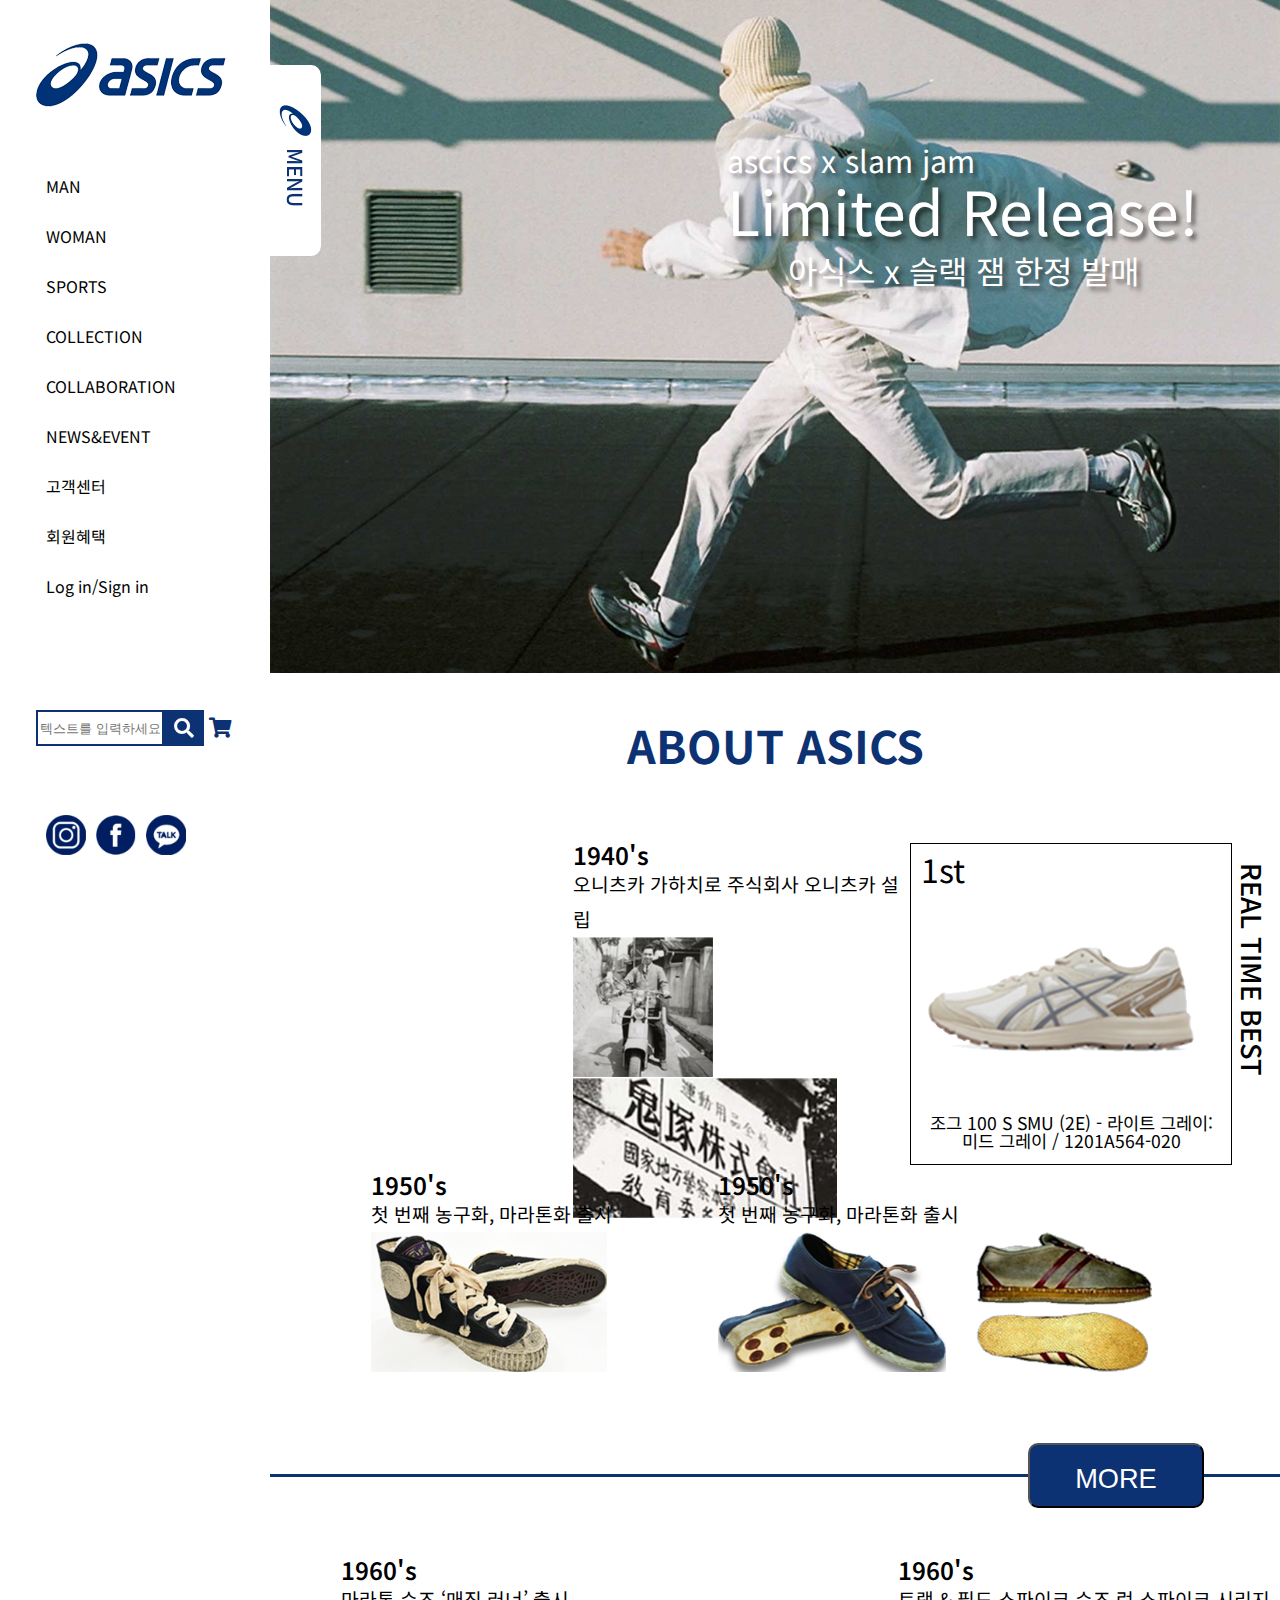
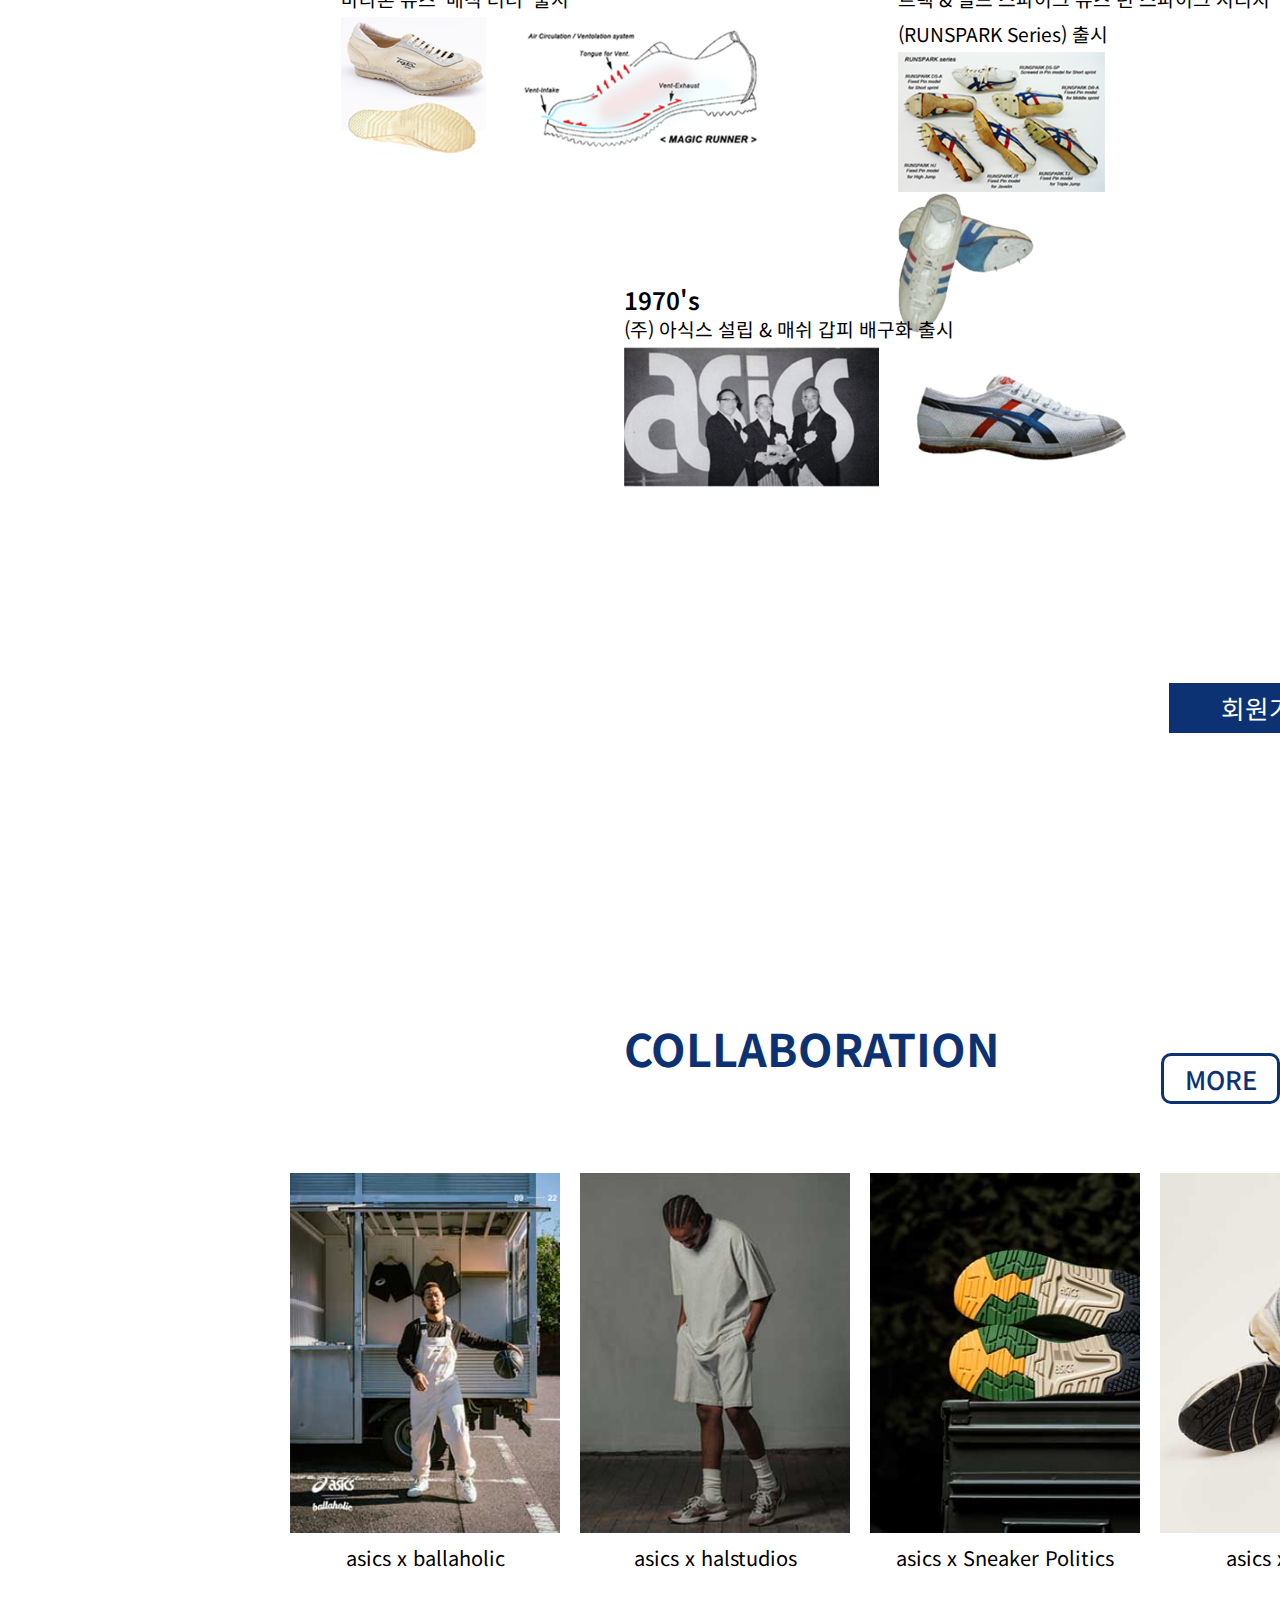
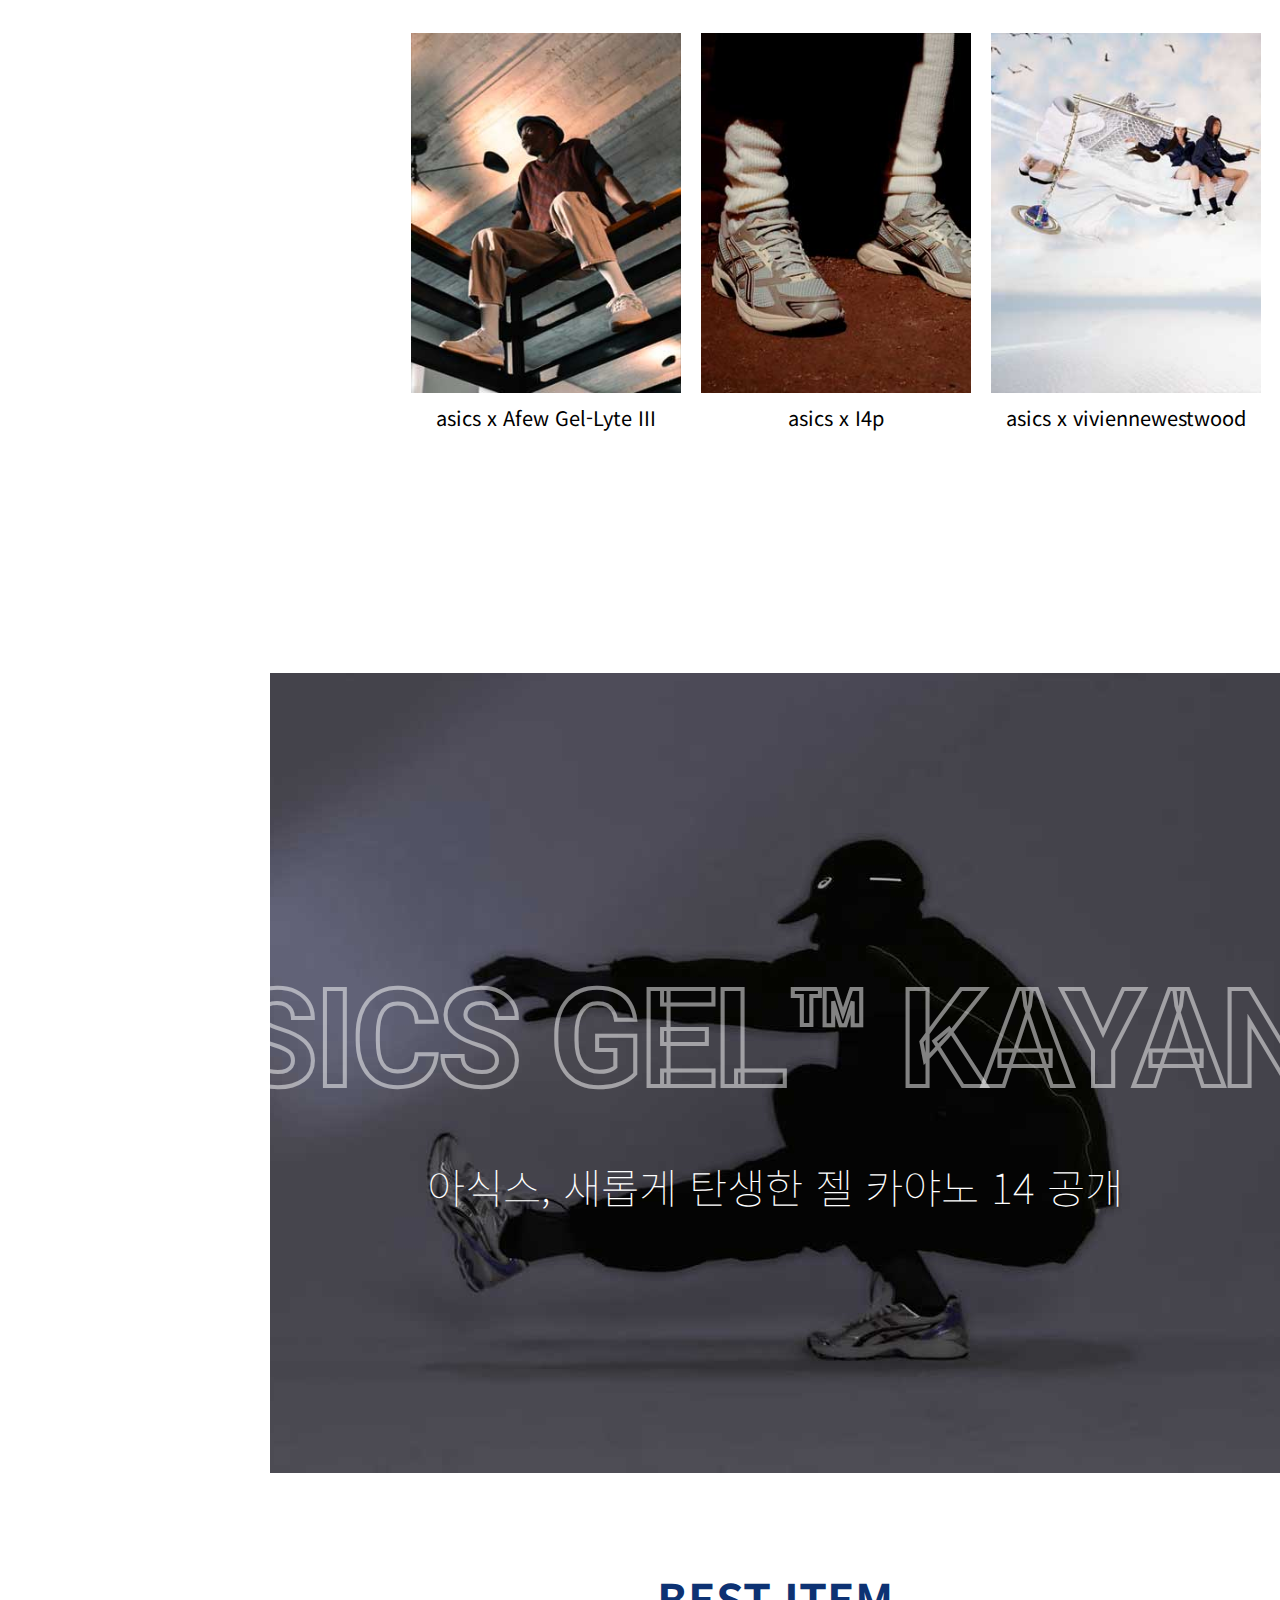
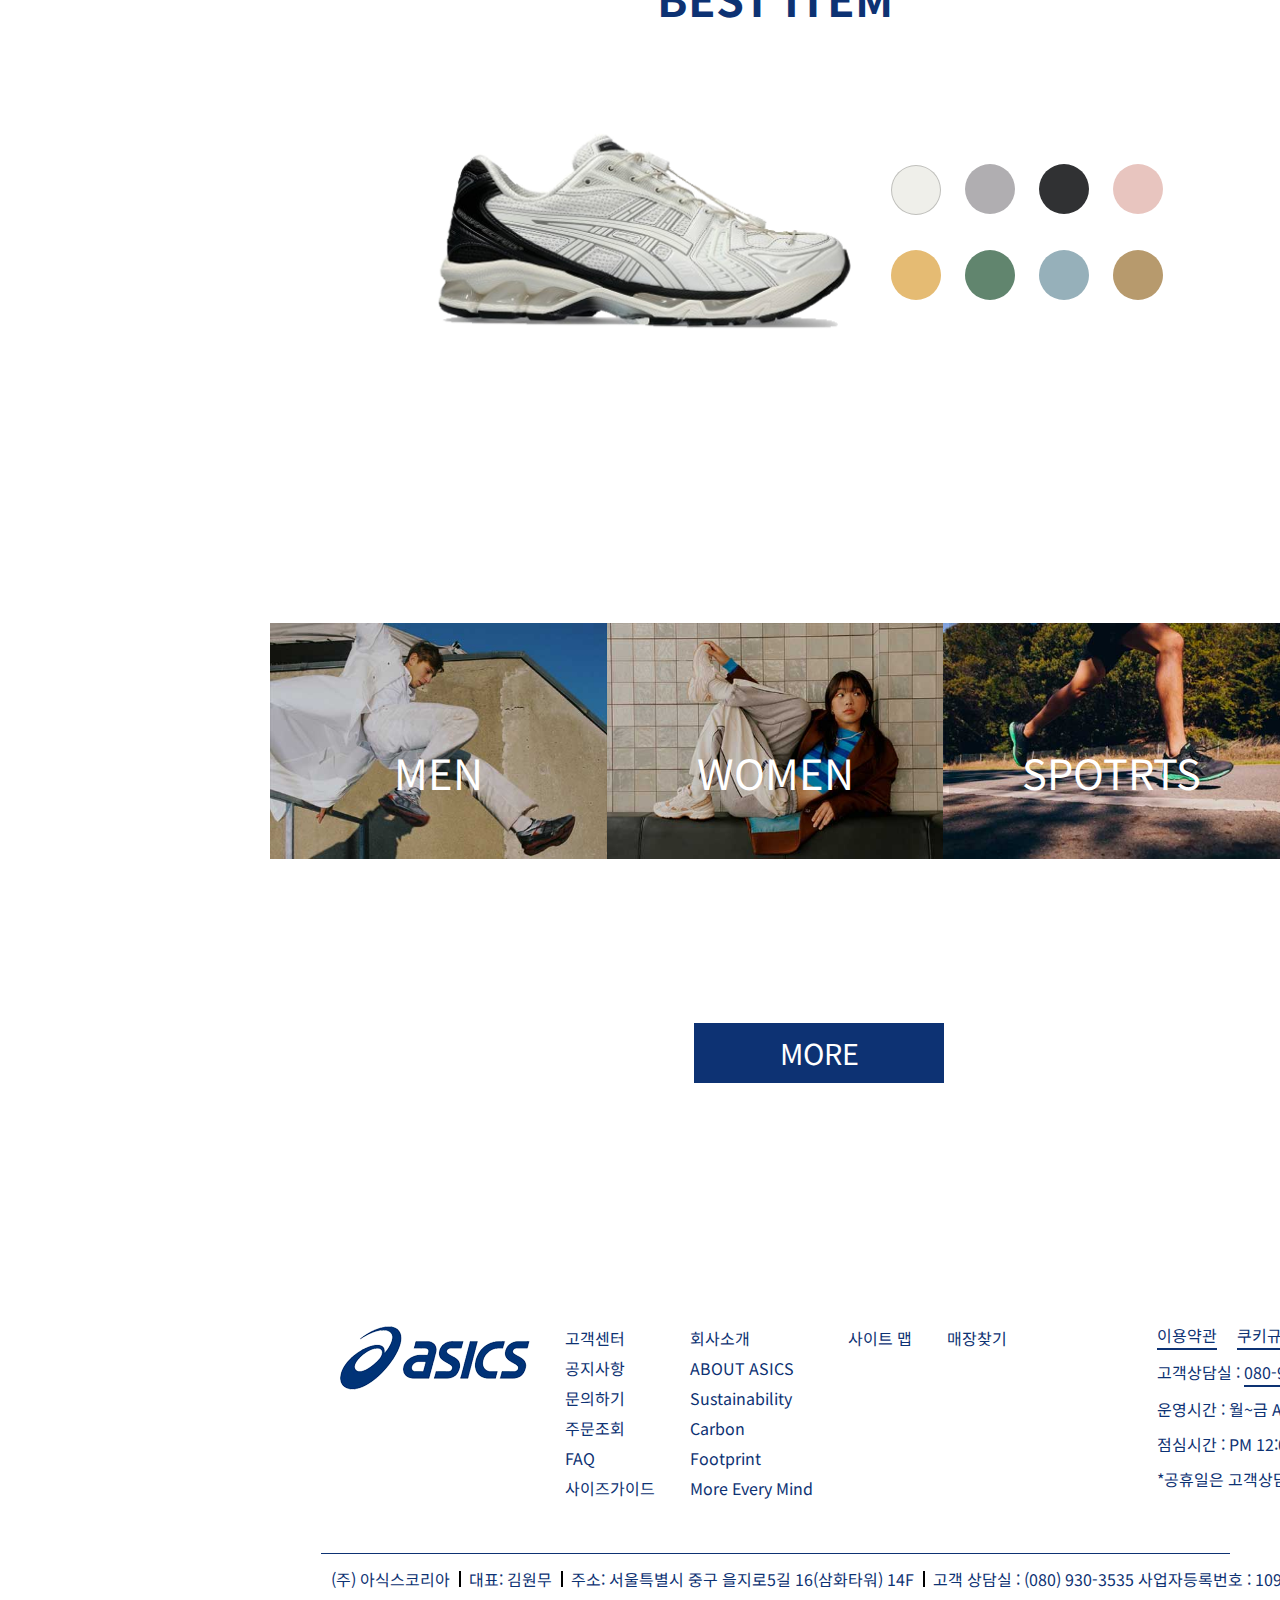
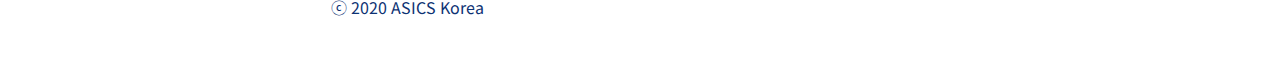
==== ascis/index.html @ 321d83ed "initial commit" ====
<!DOCTYPE html>
<html lang="ko">
<head>
    <meta charset="UTF-8">
    <meta name="viewport" content="width=device-width, initial-scale=1.0">
    <title>아식스 리디자인 - 메인페이지</title>
    <link rel="stylesheet" href="css/reset.css">
    <link rel="stylesheet" href="css/style.css">
    <link rel="stylesheet" href="https://cdnjs.cloudflare.com/ajax/libs/font-awesome/5.15.4/css/all.min.css">
    <script src="https://code.jquery.com/jquery-3.6.0.min.js"></script>
    <script src="js/script.js" type="text/javascript"></script>
</head>
<body>
    <!-- 마우스 커서 아이콘 -->
    <div class="custom-cursor"></div>
    <!-- 네비게이션 영역 -->
    <div id="nav-wrap">
        <div id="logo">
            <a href="index.html">
                <img src="images/logo.png" alt="아식스 로고">
            </a>
        </div>
        <ul id="nav">
            <li><a href="sub.html">MAN</a></li>
            <li><a href="sub.html">WOMAN</a></li>
            <li><a href="sub.html">SPORTS</a></li>
            <li><a href="sub.html">COLLECTION</a></li>
            <li><a href="sub.html">COLLABORATION</a></li>
            <li><a href="sub.html">NEWS&EVENT</a></li>
            <li><a href="sub.html">고객센터</a></li>
            <li><a href="sub.html">회원혜택</a></li>
            <li><a href="sub.html">Log in/Sign in</a></li>
        </ul>
        <div id="search">
            <div id="search-box">
                <input type="text" class="search-box" placeholder="텍스트를 입력하세요">
                <button class="zoom">
                    <i class="fas fa-search"></i> <!-- 돋보기 아이콘 -->
                </button>
            </div>
            <div id="cart-icon">
                <i class="fas fa-shopping-cart"></i> <!-- 장바구니 아이콘 -->
            </div>
        </div>        
        <div id="sns">
            <ul>
                <li><span>Instagram</span></li>
                <li><span>Facebook</span></li>
                <li><span>Kakaotalk</span></li>
            </ul>
        </div>
        <div id="nav-btn">
            <a href="#">
                <span>MENU</span>
                <img src="images/small-logo.png" alt="메뉴 로고">
            </a>
        </div>
    </div>
    <div class="section-wrap">
        <!-- 메인 배너 영역 -->
        <section id="main-banner">
            <ul id="slide-banner">
                <li id="banner1">
                    <img src="images/main-banner1.jpg" alt="메인 배너1">
                    <div class="banner1-txt">
                        <p>ascics x slam jam</p>
                        <h2>Limited Release!</h2>
                        <h4>아식스 x 슬랙 잼 한정 발매</h4>
                    </div>
                </li>
                <li id="banner2">
                    <img src="images/main-banner2.jpg" alt="메인 배너2">
                    <div class="banner2-txt">
                        <img src="images/banner2-logo.png" alt="메인배너2 로고">
                        <p>
                            모터사이클에서 영감을 얻은 디자인과 젤(GEL)테크놀로지와 뒤틀림을 방지하고 반발력을 높여주는 <br>
                            아웃솔의 트러스틱 구조를 가지고 있는아식스 젤-1090은 아식스의 70년이 넘는 신발에 대한 혁신, <br>
                            인간을 중심으로 한 신발 과학의 역사와 기술력이 조화를 이루고자 했습니다.
                        </p>
                    </div>
                    <ul class="banner2-products">
                        <li class="product">
                            <a href="#">
                                <img src="images/banner2-product1.png" alt="배너 상품1">
                                <span>
                                    Asics Gel-1090 <br>
                                    Blue Grey
                                </span>
                            </a>
                        </li>
                        <li class="product">
                            <a href="#">
                                <img src="images/banner2-product2.png" alt="배너 상품2">
                                <span>
                                    Asics Gel-1090 <br>
                                    V2 Cream Clay Grey

                                </span>
                            </a>
                        </li>
                        <li class="product">
                            <a href="#">
                                <img src="images/banner2-product3.png" alt="배너 상품3">
                                <span>
                                    Asics Gel-1090 <br>
                                    Piedmont Grey

                                </span>
                            </a>
                        </li>
                        <li class="product">
                            <a href="#">
                                <img src="images/banner2-product4.png" alt="배너 상품4">
                                <span>
                                    Asics Gel-1090 <br>
                                    Black Pure Silver
                                </span>
                            </a>
                        </li>
                        <li class="product">
                            <a href="#">
                                <img src="images/banner2-product5.png" alt="배너 상품5">
                                <span>
                                    Asics x Freja Wewer Gel-1090 <br>
                                    V2 Clay Grey Pure Silver
                                </span>
                            </a>
                        </li>
                    </ul>
                </li>
                <li id="banner3">
                    <img src="images/main-banner3.jpg" alt="메인 배너3">
                    <div class="banner3-logo">
                        <img src="images/banner3-logo.png" alt="배너3 로고">
                        <p>X</p>
                        <img src="images/banner3-vivien_logo.png" alt="배너3 비비안웨스트우드 로고">
                    </div>
                </li>
            </ul>
        </section>
        <!-- 브랜드 역사 & 실시간 베스트 영역 -->
        <section id="about-asics">
            <h1>ABOUT ASICS</h1>
            <div id="time-best">
                <div id="best-box">
                    <div class="rank">
                        <h3>1st</h3>
                        <img src="images/rank1.png" alt="랭킹1">
                        <p class="1st-name">
                            조그 100 S SMU (2E) - 라이트 그레이: <br>
                            미드 그레이 / 1201A564-020
                        </p>
                    </div>
                    <div class="rank">
                        <h3>2st</h3>
                        <img src="images/rank2.png" alt="렝킹2">
                        <p>
                            젤-1090 - 화이트:블랙 / <br>
                            1021A285-100 
                        </p>
                    </div>
                    <div class="rank">
                        <h3>3st</h3>
                        <img src="images/rank3.png" alt="랭킹3">
                        <p>
                            젤 -1130 - 오이스터 그레이:\ <br>
                            퓨어 실버 / 1201A256-023 
                        </p>
                    </div>
                    <div class="rank">
                        <h3>4st</h3>
                        <img src="images/rank4.png" alt="랭킹4">
                        <p>
                            젤-1090 W - 화이트: <br>
                            미드나이트 / 1022A215-100
                        </p>
                    </div>
                    <div class="rank">
                        <h3>5st</h3>
                        <img src="images/rank5.png" alt="랭킹5">
                        <p>
                            젤-1130 MSS SMU - 스틸 그레이: <br>
                            퓨어 실버 / 1201A934-020 
                        </p>
                    </div>
                </div>
                <div id="timebest-txt">
                    REAL TIME BEST
                </div>
            </div>
            <div class="history">
                <div id="history-box1">
                    <div id="history1">
                        <h3 class="year">1940's</h3>
                        <p class="explain">오니츠카 가하치로 주식회사 오니츠카 설립</p>
                        <div class="history-img1">
                            <img src="images/1940-img1.png" alt="1940년대 이미지1">
                            <img src="images/1940-img2.png" alt="1940년대 이미지2">
                        </div>
                    </div>
                    <div id="history2_3-wrap">
                        <div id="history2">
                            <h3 class="year">1950's</h3>
                            <p class="explain">첫 번째 농구화, 마라톤화 출시</p>
                            <div class="history-img2">
                                <img src="images/1950-img1.png" alt="1950년대 이미지1">
                            </div>
                        </div>
                        <div id="history3">
                            <h3 class="year">1950's</h3>
                            <p class="explain">첫 번째 농구화, 마라톤화 출시</p>
                            <div class="history-img3">
                                <img src="images/1950-img2.png" alt="1950년대 이미지2">
                                <img src="images/1950-img3.png" alt="1950년대 이미지3">
                            </div>
                        </div>
                    </div>
                </div>
                <div id="history-box3">
                    <div id="history7">
                        <h3 class="year">1970's</h3>
                        <p class="explain">(주) 아식스 설립 & 러닝화 출시</p>
                        <div class="history-img7">
                            <img src="images/1970-img3.png" alt="1970년대 이미지3">
                            <img src="images/1970-img4.png" alt="1970년대 이미지4">
                        </div>
                    </div>
                    <div id="history8_9-wrap">
                        <div id="history8">
                            <h3 class="year">1980's</h3>
                            <p class="explain">(주) 아식스 타이거 설립 & 다양한 슈즈 출시</p>
                            <div class="history-img8">
                                <img src="images/1980-img1.png" alt="1980년대 이미지1">
                                <img src="images/1980-img2.png" alt="1980년대 이미지2">
                            </div>
                        </div>
                        <div id="history9">
                            <h3 class="year">1980's</h3>
                            <p class="explain">GEL이 장착된 러닝화 출시</p>
                            <div class="history-img9">
                                <img src="images/1980-img3.png" alt="1980년대 이미지3">
                            </div>
                        </div>
                    </div>
                </div>
                <div id="more-button">
                    <span class="line1"></span>
                    <button class="more-btn">
                        MORE
                    </button>
                    <span class="line2"></span>
                </div>
                <div id="history-box2">
                    <div id="history4_5-wrap">
                        <div id="history4">
                            <h3 class="year">1960's</h3>
                            <p class="explain">마라톤 슈즈 ‘매직 러너’ 출시</p>
                            <div class="history-img4">
                                <img src="images/1960-img1.png" alt="1960년대 이미지1">
                                <img src="images/1960-img2.png" alt="1960년대 이미지2">
                            </div>
                        </div>
                        <div id="history5">
                            <h3 class="year">1960's</h3>
                            <p class="explain">트랙 & 필드 스파이크 슈즈 런 스파이크 시리지(RUNSPARK Series) 출시</p>
                            <div class="history-img5">
                                <img src="images/1960-img3.png" alt="1960년대 이미지3">
                                <img src="images/1960-img4.png" alt="1960년대 이미지4">
                            </div>
                        </div>
                    </div>
                    <div id="history6">
                        <h3 class="year">1970's</h3>
                        <p class="explain">(주) 아식스 설립 & 매쉬 갑피 배구화 출시</p>
                        <div class="history-img6">
                            <img src="images/1970-img1.png" alt="1970년대 이미지1">
                            <img src="images/1970-img2.png" alt="1970년대 이미지2">
                        </div>
                    </div>
                </div>
                <div id="history-box4">
                    <div id="history10_11-wrap">
                        <div id="history10">
                            <h3 class="year">1990's</h3>
                            <p class="explain">새로운 로고 & 키즈화 ‘SUKU SUKU’ 출시</p>
                            <div class="history-img10">
                                <img src="images/1990-img1.png" alt="1990년대 이미지1">
                                <img src="images/1990-img2.png" alt="1990년대 이미지2">
                            </div>
                        </div>
                        <div id="history11">
                            <h3 class="year">2000's</h3>
                            <p class="explain">럭비 구가대표팀 공식  후원 계약 & ASICS 플래그십 스토어 오픈</p>
                            <div class="history-img11">
                                <img src="images/2000-img1.png" alt="2000년대 이미지1">
                                <img src="images/2000-img2.png" alt="2000년대 이미지2">
                            </div>
                        </div>
                    </div>
                    <div id="history12">
                        <h3 class="year">2000's</h3>
                        <p class="explain">Fitness Keeper 어플리케이션 인수 & 아식스 브랜드 메세지 ‘I MOVE ME’ 발표</p>
                        <div class="history-img12">
                            <img src="images/2000-img3.png" alt="2000년대 이미지3">
                            <img src="images/2000-img4.png" alt="2000년대 이미지4">
                        </div>
                    </div>
                </div>
            </div>
        </section>
        <!-- 멤버십 공지사항 영역 -->
        <section id="membership" class="membership">
            <div class="parallax-content">
                <div id="membership-title">
                    <p>ASCIS KOREA MEMBERSHIP</p>
                    <div class="signin-btn">
                        <a href="#">회원가입</a>
                    </div>
                </div>
                <div id="membership-txt">
                    아식스 코리아의 회원이 되시면 다양한 이벤트와 스폐셜 혜택 등 회원들 만을 위한 더 많은 혜택을 만날 수 있습니다.
                </div>
            </div>
        </section>
        <!-- collaboration 영역-->
        <section id="collaboration">
            <div id="collab-top">
                <h1>COLLABORATION</h1>
                <div id="more-btn2">
                    <a href="#">MORE</a>
                </div>
            </div>
            <ul id="collab-list1">
                <li>
                    <div class="list-item">
                        <img src="images/collab1-1.jpg" alt="list1">
                        <img src="images/collab1-2.jpg" alt="list1">
                        <img src="images/collab1-3.jpg" alt="list1">
                        <p>asics x ballaholic</p>
                    </div>
                </li>
                <li>
                    <div class="list-item">
                        <img src="images/collab2-1.jpg" alt="list2">
                        <img src="images/collab2-2.jpg" alt="list2">
                        <img src="images/collab2-3.jpg" alt="list2">
                        <p>asics x halstudios</p>
                    </div>
                </li>
                <li class="collab3">
                    <div class="list-item">
                        <img src="images/collab3-1.jpg" alt="list3">
                        <img src="images/collab3-2.jpg" alt="list3">
                        <img src="images/collab3-3.jpg" alt="list3">
                        <p>asics x Sneaker Politics</p>
                    </div>
                </li>
                <li>
                    <div class="list-item">
                        <img src="images/collab4-1.jpg" alt="list4">
                        <img src="images/collab4-2.jpg" alt="list4">
                        <img src="images/collab4-3.jpg" alt="list4">
                        <p>asics x jjjjound</p>
                    </div>
                </li>
            </ul>
            <ul id="collab-list2">
                <li>
                    <div class="list-item">
                        <img src="images/collab5-1.jpg" alt="list5">
                        <img src="images/collab5-2.jpg" alt="list5">
                        <img src="images/collab5-3.jpg" alt="list5">
                        <p>asics x Afew Gel-Lyte III</p>
                    </div>
                </li>
                <li>
                    <div class="list-item">
                        <img src="images/collab6-1.jpg" alt="list6">
                        <img src="images/collab6-2.jpg" alt="list6">
                        <img src="images/collab6-3.jpg" alt="list6">
                        <p>asics x I4p</p>
                    </div>
                </li>
                <li>
                    <div class="list-item">
                        <img src="images/collab7-1.jpg" alt="list7">    
                        <img src="images/collab7-2.jpg" alt="list7">    
                        <img src="images/collab7-3.jpg" alt="list7">    
                        <p>asics x viviennewestwood</p>
                    </div>
                </li>
                <li>
                    <div class="list-item">
                        <img src="images/collab8-1.jpg" alt="list8">
                        <img src="images/collab8-2.jpg" alt="list8">
                        <img src="images/collab8-3.jpg" alt="list8">
                        <p>asics x NU LABEL</p>
                    </div>
                </li>
            </ul>
        </section>
        <!-- 젤 카야노 14 소개 영역 -->
        <section id="notice">
            <p id="big-txt">
                ASICS GEL™ KAYANO
            </p>
            <p id="small-txt">
                아식스, 새롭게 탄생한 젤 카야노 14 공개
            </p>
            <div id="gel-img">
                <img src="images/gel-kayano14.png" alt="젤 카야노 14">
            </div>
        </section>
        <!-- best item 영역 -->
        <section id="best-item">
            <h1>BEST ITEM</h1>
            <div id="color-item">
                <div id="item-img">
                    <div class="white">
                        <img src="images/best-white.png" alt="화이트">
                    </div>
                    <div class="silver" style="display: none;">
                        <img src="images/best-silver.png" alt="실버">
                    </div>
                    <div class="black" style="display: none;">
                        <img src="images/best-black.png" alt="블랙">
                    </div>
                    <div class="pink" style="display: none;">
                        <img src="images/best-pink.png" alt="핑크">
                    </div>
                    <div class="yellow" style="display: none;">
                        <img src="images/best-yellow.png" alt="엘로우">
                    </div>
                    <div class="green" style="display: none;">
                        <img src="images/best-green.png" alt="그린">
                    </div>
                    <div class="sky" style="display: none;">
                        <img src="images/best-sky.png" alt="스카이">
                    </div>
                    <div class="beige" style="display: none;">
                        <img src="images/best-beige.png" alt="베이지">
                    </div>
                </div>
                <div id="item-colors">
                    <div class="button-wrap">
                        <button class="circle1" onclick="changeImage(1)"></button>
                        <button class="circle2" onclick="changeImage(2)"></button>
                        <button class="circle3" onclick="changeImage(3)"></button>
                        <button class="circle4" onclick="changeImage(4)"></button>
                        <button class="circle5" onclick="changeImage(5)"></button>
                        <button class="circle6" onclick="changeImage(6)"></button>
                        <button class="circle7" onclick="changeImage(7)"></button>
                        <button class="circle8" onclick="changeImage(8)"></button>
                    </div>
                </div>
            </div>
        </section>
        <!-- men, women, sports 영역 -->
        <section id="products">
            <div id="products-img">
                <div>
                    <img src="images/detail-men.jpg" alt="men">
                    <p>MEN</p>
                </div>
                <div>
                    <img src="images/detail-women.jpg" alt="women">
                    <p>WOMEN</p>
                </div>
                <div>
                    <img src="images/detail-sports.jpg" alt="sports">
                    <p>SPOTRTS</p>
                </div>
            </div>
            <div id="more-btn3">
                <a href="#">MORE</a>
            </div>
        </section>
        <!-- 푸터 영역 -->
        <section id="footer">
            <ul id="footer-wrap">
                <li id="ft-logo">
                    <a href="#">
                        <img src="images/logo.png" alt="아식스 푸터로고">
                    </a>
                </li>
                <ul class="menu-list">
                    <li><a href="#">고객센터</a></li>
                    <li><a href="#">공지사항</a></li>
                    <li><a href="#">문의하기</a></li>
                    <li><a href="#">주문조회</a></li>
                    <li><a href="#">FAQ</a></li>
                    <li><a href="#">사이즈가이드</a></li>
                </ul>
                <ul class="menu-list">
                    <li><a href="#">회사소개</a></li>
                    <li><a href="#">ABOUT ASICS</a></li>
                    <li><a href="#">Sustainability</a></li>
                    <li><a href="#">Carbon</a></li>
                    <li><a href="#">Footprint</a></li>
                    <li><a href="#">More Every Mind</a></li>
                </ul>
                <li class="menu-list">사이트 맵</li>
                <li class="menu-list">매장찾기</li>
                <!-- <li id="ft-menu">
                </li> -->
                <ul id="ft-info">
                    <ul class="info-list">
                        <li><a href="#">이용약관</a></li>
                        <li><a href="#">쿠키규정</a></li>
                        <li><a href="#">아식스코리아 개인정보처리방침</a></li>
                    </ul>
                    <li class="info-list">고객상담실 :&nbsp;<span>080-929-3535</span> <span>080-940-3535</span></li>
                    <li class="info-list">운영시간 : 월~금 AM 10:00 ~ PM 17:00</li>
                    <li class="info-list">점심시간 : PM 12:00 ~ PM 13:00</li>
                    <li class="info-list">*공휴일은 고객상담실 휴무입니다</li>
                </ul>
            </ul>
            <div id="footer-copyright">
                <ul class="copy">
                    <li class="first">(주) 아식스코리아</li>
                    <li>대표: 김원무</li>
                    <li>주소: 서울특별시 중구 을지로5길 16(삼화타워) 14F</li>
                    <li>고객 상담실 : (080) 930-3535 사업자등록번호 : 109-86-10809</li>
                    <li class="first">통신판매신고번호 : 2018-서울중구-0740</li>
                    <li>E-mail : customercare-kr@asics.com</li>
                    <li><a href="#">사업자 정보 확인</a></li> <br>
                    <li class="first">ⓒ 2020 ASICS Korea</li>
                </ul>
            </div>
        </section>
    </div>
</body>
</html>
---- ascis/css/style.css ----
body {
    margin: 0 auto;
    font-family: 'Noto Sans KR', sans-serif;
}
.custom-cursor {
    position: absolute;
    pointer-events: none;
    width: 20px;
    height: 20px;
    background-color: #0d3273;
    border-radius: 50%;
    transform: translate(-50%, -50%);
    transition: all 0.1s ease;
    z-index: 9999;
}
/* 네비게이션 영역 */
#nav-wrap {
    position: fixed;
    top: 0;
    left: 0;
    z-index: 9999;
    height: 100vh;
    background-color: #fff;
    padding: 10px 36px;
    display: flex;
    flex-direction: column;
    /* justify-content: space-between; */
}
#logo {
    padding-top: 30px;
}
#nav {
    font-size: 1rem;
    padding-top: 50px;
}
#nav > li {
    cursor: pointer;
    height: 50px;
    line-height: 50px;
}
#nav > li > a {
    color: #000;
    padding-left: 10px;   
}
#nav > li:hover {
    cursor: pointer;
    background-color: #0d3273;
}
#nav > li:hover > a {
    color: #fff;
}
.section-wrap {
    width: calc(100vw - 270px);
    float: right;
    display: flex;
    flex-direction: column;
    /* align-items: end; */
    overflow: hidden;
}
#search{
    display: flex;
    align-items: center;
    padding-top: 50%;
}
#search-box {
    display: flex;
    align-items: center;
}
.search-box {
    width: 120px;
    height: 30px;
    border: 2px solid #0d3273;
}
.zoom {
    width: 40px;
    height: 36px;
    background-color: #0d3273;
    border: 2px solid #0d3273;
    cursor: pointer;
}
.zoom > i {
    filter: invert(1);
    font-size: 20px;
    /* padding: 5px; */
    text-align: center;
}
#cart-icon {
    width: 30px;
    height: 30px;
    cursor: pointer;
}
#cart-icon > i {
    color: #0d3273;
    font-size: 20px;
    padding: 5px;
}
#sns {
    padding-left: 10px;
    padding-top: 35%;
}
#sns > ul {
    display: flex;
}
#sns span {
    display: none;
}
#sns > ul > li:nth-child(1) {
    width: 40px; height: 40px;
    background-image: url("../images/instagram.png");
    background-repeat: no-repeat;
    background-size: 40px 40px;
    cursor: pointer;
}
#sns > ul > li:nth-child(2) {
    width: 40px; height: 40px;
    background-image: url("../images/facebook.png");
    background-repeat: no-repeat;
    background-size: 40px 40px;
    margin-left: 10px;
    cursor: pointer;
}
#sns > ul > li:nth-child(3) {
    width: 40px; height: 40px;
    background-image: url("../images/kakaotalk.png");
    background-repeat: no-repeat;
    background-size: 40px 40px;
    margin-left: 10px;
    cursor: pointer;
}
#nav-btn {
    display: block;
    position: fixed;
    top: 15%;
    /* right: -50%; */
    left: 200px;
    width: 175px;
    height: 35px;
    transform: rotate(-90deg);
    background-color: #fff;
    padding: 8px;
    border-radius: 0px 0px 10px 10px;
}
#nav-btn > a {
    display: flex;
    align-items: center;
}
#nav-btn span {
    transform: rotate(180deg);
    width: 70%;
    color: #0d3273;
    font-size: 1.3rem;
    font-weight: 500;
}
#nav-btn img {
    display: block;
    width: 35px;
    height: 35px;
    margin-left: 10px;
    margin-right: 30px;
}

/* 메인 배너 영역 */
#main-banner {
    position: relative;
    width: 100%;
    overflow: hidden;
}
#slide-banner {
    width: 100%;
    display: flex;
    transition: transform 0.5s ease-in-out;
}
#slide-banner > li {
    width: 100%;
    flex: 0 0 100%; /* 슬라이드 하나의 너비를 100%로 설정 */
}
#banner1 {
    width: 100%;
    position: relative;
}
#banner1 > img{
    width: 100%;
    display: block;
}
.banner1-txt {
    position: absolute;
    top: 20%;
    right: 8%;
    color: #fff;
    font-size: 1.9rem;
    line-height: 50px;
    text-shadow: 4px 4px 4px rgba(0, 0, 0, 0.5);
}
.banner1-txt > h2 {
    font-size: 3.8rem;
}
.banner1-txt > h4 {
    font-size: 2rem;
    text-align: center;
    padding-top: 10px;
}
#banner2 {
    width: 100%;
    position: relative;
}
#banner2 > img{
    display: block;
    width: 100%;
    height: auto;
}
.banner2-txt {
    position: absolute;
    top: 15%;
    left: 45%;
}
.banner2-txt > img {
    display: block;
    width: 300px;
    padding-left: 25%;
}
.banner2-txt > p {
    font-size: 1.3rem;
    font-weight: 600;
    line-height: 40px;
    padding-top: 3%;
}
.banner2-products {
    width: 80%;
    position: absolute;
    left: 7%;
    bottom: 3%;
    display: flex;
    align-items: center;
}
.banner2-products > li {
    margin-right: 40px;
}
.product img {
    display: block;
    width: 230px;
    height: auto;
    padding-bottom: 10px;
}
.product span {
    text-align: center;
    font-size: 1rem;
    line-height: 25px;
}
.product > a {
    display: flex;
    flex-direction: column;
    align-items: center;
    color: white;
}
#banner3 {
    width: 100%;
    display: block;
    position: relative;
}
#banner3 > img {
    display: block;
    width: 100%;
    height: auto;
}
.banner3-logo {
    width: 60%;
    position: absolute;
    top: 3%;
    left: 20%;
    display: flex;
    align-items: center;
    justify-content: space-between;
}
.banner3-logo > img {
    width: 350px;
    height: auto;
}
.banner3-logo > p {
    font-size: 5rem;
    font-weight: bold;
}
/* 브랜드 역사, 실시간 베스트 랭킹 영역 */
#about-asics {
    height: 1600px;
    padding-top: 50px;
}
/* 브랜드 역사 title */
#about-asics > h1 {
    width: 100%;
    height: 50px;
    padding-bottom: 50px;
    text-align: center;
    font-size: 2.8rem;
    font-weight: bold;
    color: #0d3273;
}
/* 실시간 베스트 */
#time-best {
    float: right;
    margin-right: 40px;
    width: 330px;
    height: 320px;
    position: relative;
    align-items: center;
}
#best-box {
    width: 320px;
    height: 320px;
    border: 1.5px solid #000;
}
#timebest-txt {
    position: absolute;
    top: 10px;
    left: 14%;
    width: 300px;
    height: 320px;
    white-space: nowrap;
    font-size: 1.7rem;
    font-weight: 500;
    transform: rotate(90deg);
}
#best-box > .rank {
    position: absolute;
    display: none;
    width: 320px;
    height: 320px;
    display: flex;
    flex-direction: column;
    justify-content: space-between;
}
#best-box > .rank > h3 {
    height: 40px;
    line-height: 50px;
    font-size: 2rem;
    padding-left: 10px;
}
#best-box > .rank > p {
    height: 50px;
    line-break: 50px;
    font-size: 1.1rem;
    text-align: center;
}
#best-box > .rank > img {
    width: 280px;
    height: auto;
    padding-left: 10px;
}
#best-box .active {
    display: block; /* 활성화된 이미지만 보여지도록 설정합니다. */
    animation: fadeInOut 4s ease-in-out infinite; /* fade-in/out 애니메이션 적용 */
}
@keyframes fadeInOut {
    0%, 100% {
        opacity: 0; /* 시작과 끝에서 투명도 0 (페이드 아웃) */
    }
    50% {
        opacity: 1; /* 중간에 투명도 1 (페이드 인) */
    }
}
.year {
    font-size: 1.5rem;
    font-weight: 600;
}
.explain {
    font-size: 1.2rem;
    line-height: 35px;
}
/* 브랜드 역사 */
.history-box {
    display: none;
}
.active {
    display: block;
}
#history-box1 {
    height: 650px;
}
#history-box2 {
    padding-top: 50px;
    height: 650px;
}
#history-box3 {
    height: 650px;
}
#history-box4 {
    height: 650px;
    padding-top: 50px;
}
#history1 {
    padding-left: 30%;
    height: 325px;
}
#history2_3-wrap {
    padding-left: 10%;
    padding-top: 30px;
    height: 325px;
    display: flex;
}
#history3 {
    padding-left: 15%;
}
#history4_5-wrap {
    height: 325px;
    display: flex;
    padding-left: 15%;
}
.history-img3 {
    display: flex;
}
.history-img4 {
    display: flex;
}
#history5 {
    padding-left: 15%;
}
#history6 {
    height: 325px;
    padding-top: 30px;
    padding-left: 35%;
}
#history7 {
    height: 325px;
    padding-left: 30%;
}
#history8_9-wrap {
    height: 325px;
    display: flex;
    padding-top: 30px;
    padding-left: 10%;
}
#history9 {
    padding-left: 15%;
}
#history10_11-wrap {
    height: 325px;
    padding-left: 15%;
    display: flex;
}
#history11 {
    padding-left: 15%;
}
#history12 {
    height: 325px;
    padding-top: 30px;
    padding-left: 30%;
}
/* more 버튼 */
#more-button {
    width: 100%;
    display: flex;
    align-items: center;
}
.line1 {
    width: 100%;
    height: 3px;
    background-color: #0d3273;
}
.more-btn {
    cursor: pointer;
    width: 230px;
    height: 65px;
    line-height: 65px;
    font-size: 1.7rem;
    font-weight: 500;
    background-color: #0d3273;
    border-radius: 10px;
    text-align: center;
    color: #fff;
}
.line2 {
    width: 10%;
    height: 3px;
    background-color: #0d3273;
}

/* 멤버십 공지사항 영역 */
#membership {
    height: 300px;
}
.membership {
    width: 100%;
    height: 100%;
    background: url("../images/membership.png") no-repeat center;
    background-size: contain;
    background-attachment: fixed; 
    color: #fff;
    position: relative;
}
.parallax-content {
    width: 100%;
    height: 100%;
    position: absolute;
    opacity: 1;
    transition: opacity 0.03s ease-in;
}
#membership-title {
    position: absolute;
    top: 20%;
    left: 20%;
    display: flex;
    align-items: center;
}
#membership-title > p {
    font-size: 3.8rem;
    font-weight: bold;
    text-align: center;
    white-space: nowrap;
}
.signin-btn {
    width: 220px;
    height: 55px;
    background-color: #0d3273;
    font-size: 1.8rem;
    text-align: center;
    line-height: 55px;
    margin-left: 50px;
    cursor: pointer;
}
.signin-btn > a {
    color: #fff;
}
#membership-txt {
    position: absolute;
    left: 50%;
    top: 55%;
    transform: translateX(-50%);
    font-size: 1.8rem;
    white-space: nowrap;
}
/* collaboration 영역 */
#collab-top {
    width: 100%;
    height: 200px;
    padding-top: 50px;
    display: flex;
    align-items: center;
}
#collaboration {
    height: 1250px;
}
#collab-top > h1 {
    text-align: center;
    height: 50px;
    line-height: 50px;
    padding-left: 40%;
    padding-bottom: 50px;
    text-align: center;
    font-size: 2.8rem;
    font-weight: bold;
    color: #0d3273;
}
#more-btn2 {
    width: 200px;
    height: 50px;
    line-height: 50px;
    border-radius: 10px;
    border: 3px solid #0d3273;
    margin-left: 20%;
    margin-top: 10px;
    text-align: center;
    font-size: 1.8rem;
    font-weight: 500;
    cursor: pointer;
}
#more-btn2 > a {
    color: #0d3273;
}
#collab-list1 {
    width: 1300px;
    height: 400px;
    display: flex;
    list-style: none;
    padding: 0;
    margin-right: 0;    
}
#collab-list1, #collab-list2 > li {
    cursor: pointer;
}
#collab-list2 {
    margin-top: 100px;
    margin-left: 20%;
    width: 1300px;
    height: 400px;
    display: flex;
    list-style: none;
    padding: 0;
    margin-right: 0;
}
.list-item {
    width: 300px;
    height: 450px;
    overflow: hidden;
    position: relative;
    margin-left: 20px;
    display: flex;
    flex-direction: column;
    align-items: center;
}
.list-item > img {
    width: 100%;
    display: none;
    position: absolute;
    top: 0;
    left: 0;
}
.list-item > p {
    position: absolute;
    top: 400px;
    height: 50px;
    line-height: 50px;
    font-size: 1.5rem;
}
.list-item > img:first-child {
    display: block;
}
/* 젤 카야노 14 소개 영역 */
#notice {
    width: 100%;
    height: 800px;
    background: url("../images/gel_kayano-bg.jpg") no-repeat center;
    background-size: cover;
    background-attachment: fixed; 
    color: #fff;
    margin-top: 100px;
    position: relative; 
}
#big-txt {
    position: absolute; 
    top: 45%; left: 50%;
    transform: translate(-50%,-45%);
    -webkit-text-stroke: 4px rgba(255, 255, 255, 0.5);
    color: transparent;
    font-size: 10.5rem;
    font-weight: bold;
    white-space: nowrap;
    font-family: 'Roboto', sans-serif;
    letter-spacing: -3px;
}
#small-txt {
    position: absolute;
    top: 65%; left: 50%;
    transform: translate(-50%,-65%);
    white-space: nowrap;
    font-size: 3rem;
    font-weight: lighter;
}
#gel-img {
    position: absolute;
    top: 35%;
    left: 55%;
    transform: translate(-55%, -35%);
    transition: transform 1s ease-in-out, opacity 1s ease-in-out;
    opacity: 0;
}
#gel-img img {
    width: 80%;
}
#gel-img.show {
    transform: translate(-50%, -50%) scale(1.5);
    opacity: 0.7;
}
/* best item 영역 */
#best-item {
    margin-top: 100px;
    height: 600px;
}
#best-item > h1 {
    text-align: center;
    height: 50px;
    line-height: 50px;
    padding-bottom: 50px;
    text-align: center;
    font-size: 2.8rem;
    font-weight: bold;
    color: #0d3273;
}
#color-item {
    display: flex;
    padding-top: 50px;
    width: 100%;
    height: 300px;
    position: relative;
}
#item-img {
    width: 50%;
    height: 100%;
}
#item-img > div {
    padding-left: 30%;
}
#item-img img {
    width: 500px;
    height: auto;
}
#item-colors {
    width: 50%;
}
.button-wrap {
    padding: 8%;
    width: 300px;
    height: 100px;
    margin-left: 15%;
}
.button-wrap > button {
    margin-right: 20px;
    cursor: pointer;
}
.circle1 {
    width: 50px; height: 50px;
    border-radius: 50%;
    background-color: #efefea;
    border: 0.5px solid rgba(0, 0, 0, 0.2);
    /* border: none; */
}
.circle2 {
    width: 50px; height: 50px;
    border-radius: 50%;
    background-color: #b0aeb1;
    border: none;
}
.circle3 {
    width: 50px; height: 50px;
    border-radius: 50%;
    background-color: #303133;
    border: none;
}
.circle4 {
    width: 50px; height: 50px;
    border-radius: 50%;
    background-color: #e8c5bf;
    border: none;
}
.circle5 {
    width: 50px; height: 50px;
    border-radius: 50%;
    background-color: #e5bb73;
    border: none;
    margin-top: 35px;
}
.circle6 {
    width: 50px; height: 50px;
    border-radius: 50%;
    background-color: #61856e;
    border: none;
    margin-top: 35px;
}
.circle7 {
    width: 50px; height: 50px;
    border-radius: 50%;
    background-color: #96b0ba;
    border: none;
    margin-top: 35px;
}
.circle8 {
    width: 50px; height: 50px;
    border-radius: 50%;
    background-color: #b79a6d;
    border: none;
    margin-top: 35px;
}
/* men, women, sports 상품 */
#products {
    margin-top: 50px;
    height: 550px;
}
#products-img {
    width: 100%;
    display: flex;
    align-items: center;
    justify-content: space-between;
}
#products-img > div {
    width: 500px;
    height: 350px;
    position: relative;
    overflow: hidden;
}
#products-img > div > img {
    width: 100%; height: auto;
    transition: transform 0.3s ease-in-out;
}
#products-img > div:hover > img {
    transform: scale(1.1);
}
#products-img > div > p {
    position: absolute;
    top: 50%; left: 50%;
    transform: translate(-50%,-50%);
    color: #fff;
    font-size: 3rem;
}
#more-btn3 {
    width: 250px;
    height: 60px;
    line-height: 60px;
    background-color: #0d3273;
    font-size: 1.8rem;
    text-align: center;
    margin-top: 100px;
    margin-left: 42%;
    cursor: pointer;
}
#more-btn3 > a {
    color: #fff;
}
/* 푸터 영역 */
#footer {
    margin-top: 100px;
    height: 450px;
    white-space: nowrap;
}
#footer-wrap {
    padding: 50px;
    display: flex;
    font-size: 1.3rem;
    line-height: 35px;
    color: #0d3273;
}
#footer-wrap a {
    color: #0d3273;
}
.menu-list {
    padding-left: 70px;
}
#footer-copyright {
    width: 95%;
    margin-left: 2.5%;
    border-top: 2px solid #0d3273;
}
#ft-info {
    display: flex;
    flex-direction: column;
    padding-left: 150px;
    line-height: 30px;
}
.info-list {
    display: flex;
}
.info-list > li {
    margin-right: 20px;
    /* text-decoration: underline; */
    border-bottom: 2px solid #0d3273;
}
.info-list {
    margin-bottom: 10px;
}
.info-list > span {
    border-bottom: 2px solid #0d3273;
    margin-right: 20px;
}
#footer-copyright > .copy {
    padding-top: 5px;
    height: 70px;
}
#footer-copyright > .copy > li {
    display: inline-block;
    font-size: 1.3rem;
    margin-top: 12px;
    padding: 0 5px 0 10px;
    background: url(../images/nav_line.png) no-repeat left center;
    background-size: 2px 20px;
    color: #0d3273;
    line-height: 1;
}
#footer-copyright > .copy > .first {
    background: none;
}

@media screen and (max-width: 1680px) {
    .banner2-txt > p {
        font-size: 1.1rem;
        font-weight: 500;
        line-height: 35px;
        padding-top: 3%;
    }
    .banner2-products {
        left: 7%;
    }
    .product img {
        display: block;
        width: 200px;
        height: auto;
        padding-bottom: 5px;
    }
    .product span {
        text-align: center;
        font-size: 0.9rem;
        line-height: 25px;
    }
    .banner3-logo > img {
        width: 300px;
    }
    #about-asics {
        height: 1500px;
    }
    #about-asics > h1 {
        padding-bottom: 70px;
    }
    #about-asics img {
        width: auto;
        height: 140px;
        margin-right: 30px;
    }
    #history1 {
        height: 300px;
    }
    #history-box1 {
        height: 600px;
    }
    #history-box2 {
        height: 600px;
    }
    #history-box3 {
        height: 600px;
    }
    #history5 {
        padding-left: 10%;
    }
    #history4_5-wrap {
        padding-left: 7%;
        height: 300px;
    }
    #history7 {
        height: 300px;
    }
    #history10_11-wrap {
        height: 300px;
        padding-left: 8%;
    }
    #history11 {
        padding-left: 10%;
    }
    #membership-title > p {
        font-size: 3rem;
    }
    .signin-btn {
        width: 200px;
        height: 50px;
        font-size: 1.6rem;
        line-height: 50px;
    }
    #membership-txt {
        font-size: 1.6rem;
    }
    .list-item {
        width: 270px;
        height: 400px;
    }
    .list-item > p {
        top: 360px;
        font-size: 1.25rem;
    }
    #collab-list2 {
        margin-top: 60px;
        margin-left: 12%;
    }
    #collab-top > h1 {
        padding-left: 35%;
    }
    #more-btn2 {
        width: 180px;
        height: 45px;
        line-height: 45px;
        margin-left: 16%;
        font-size: 1.6rem;
    }
    #notice {
        width: 100%;
        height: 800px;
        background: url("../images/gel2-bg.jpg") no-repeat center;
        background-size: cover;
    }
    #big-txt {
        font-size: 8.5rem;
    }
    #small-txt {
        font-size: 2.6rem;
    }
    #gel-img {
        left: 60%;
    }
    #gel-img img {
        width: 70%;
    }
    #item-img img {
        width: 450px;
        height: auto;
    }
    #footer-wrap {
        line-height: 30px;
        font-size: 1rem;
    }
    #footer { 
        height: 400px;
    }
    #ft-logo {
        padding-left: 20px;
    }
    .menu-list {
        padding-left: 35px;
    }
    #ft-info {
        line-height: 25px;
    }
    #footer-copyright {
        width: 90%;
        margin-left: 5%;
        border-top: 1.5px solid #0d3273;
    }
    #footer-copyright > .copy > li {
        font-size: 1rem;
    }
    #products-img > div {
        height: 300px;
    }
    #products-img > div > p {
        font-size: 2.6rem;
    }
}
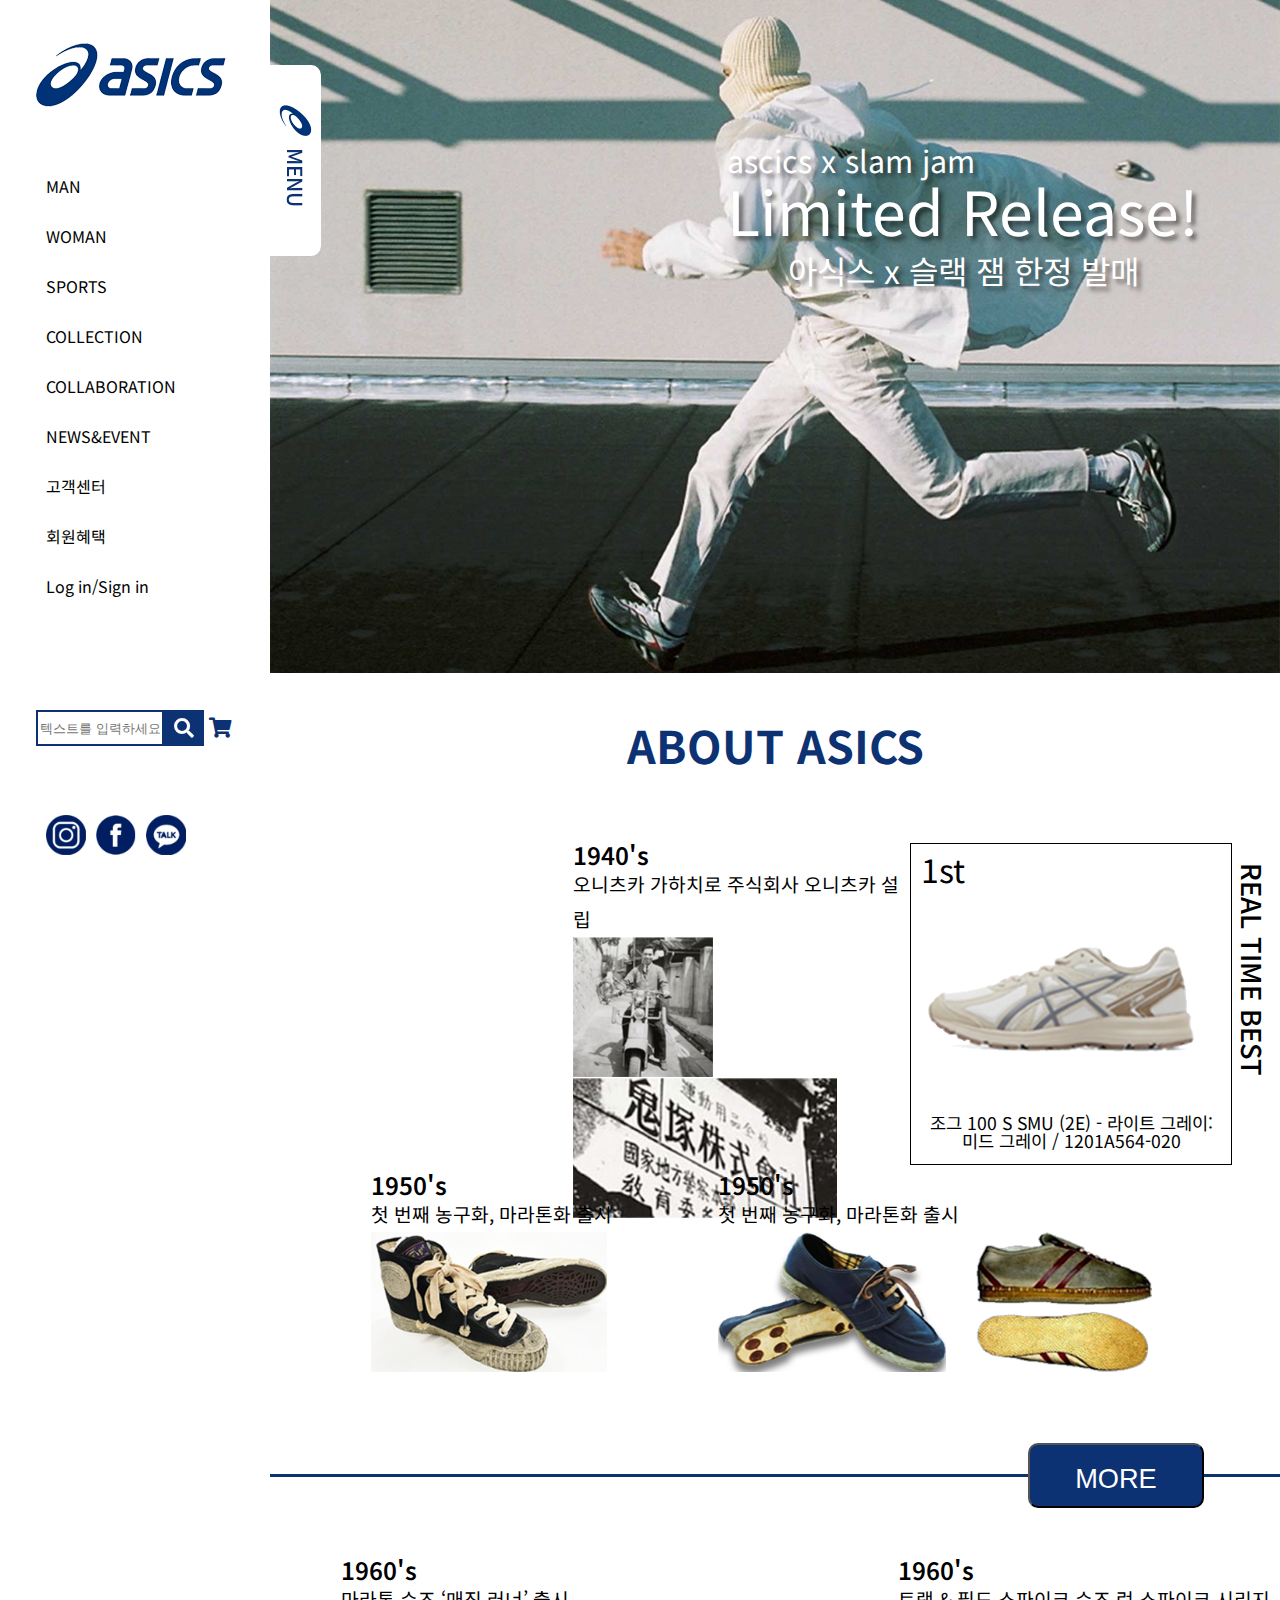
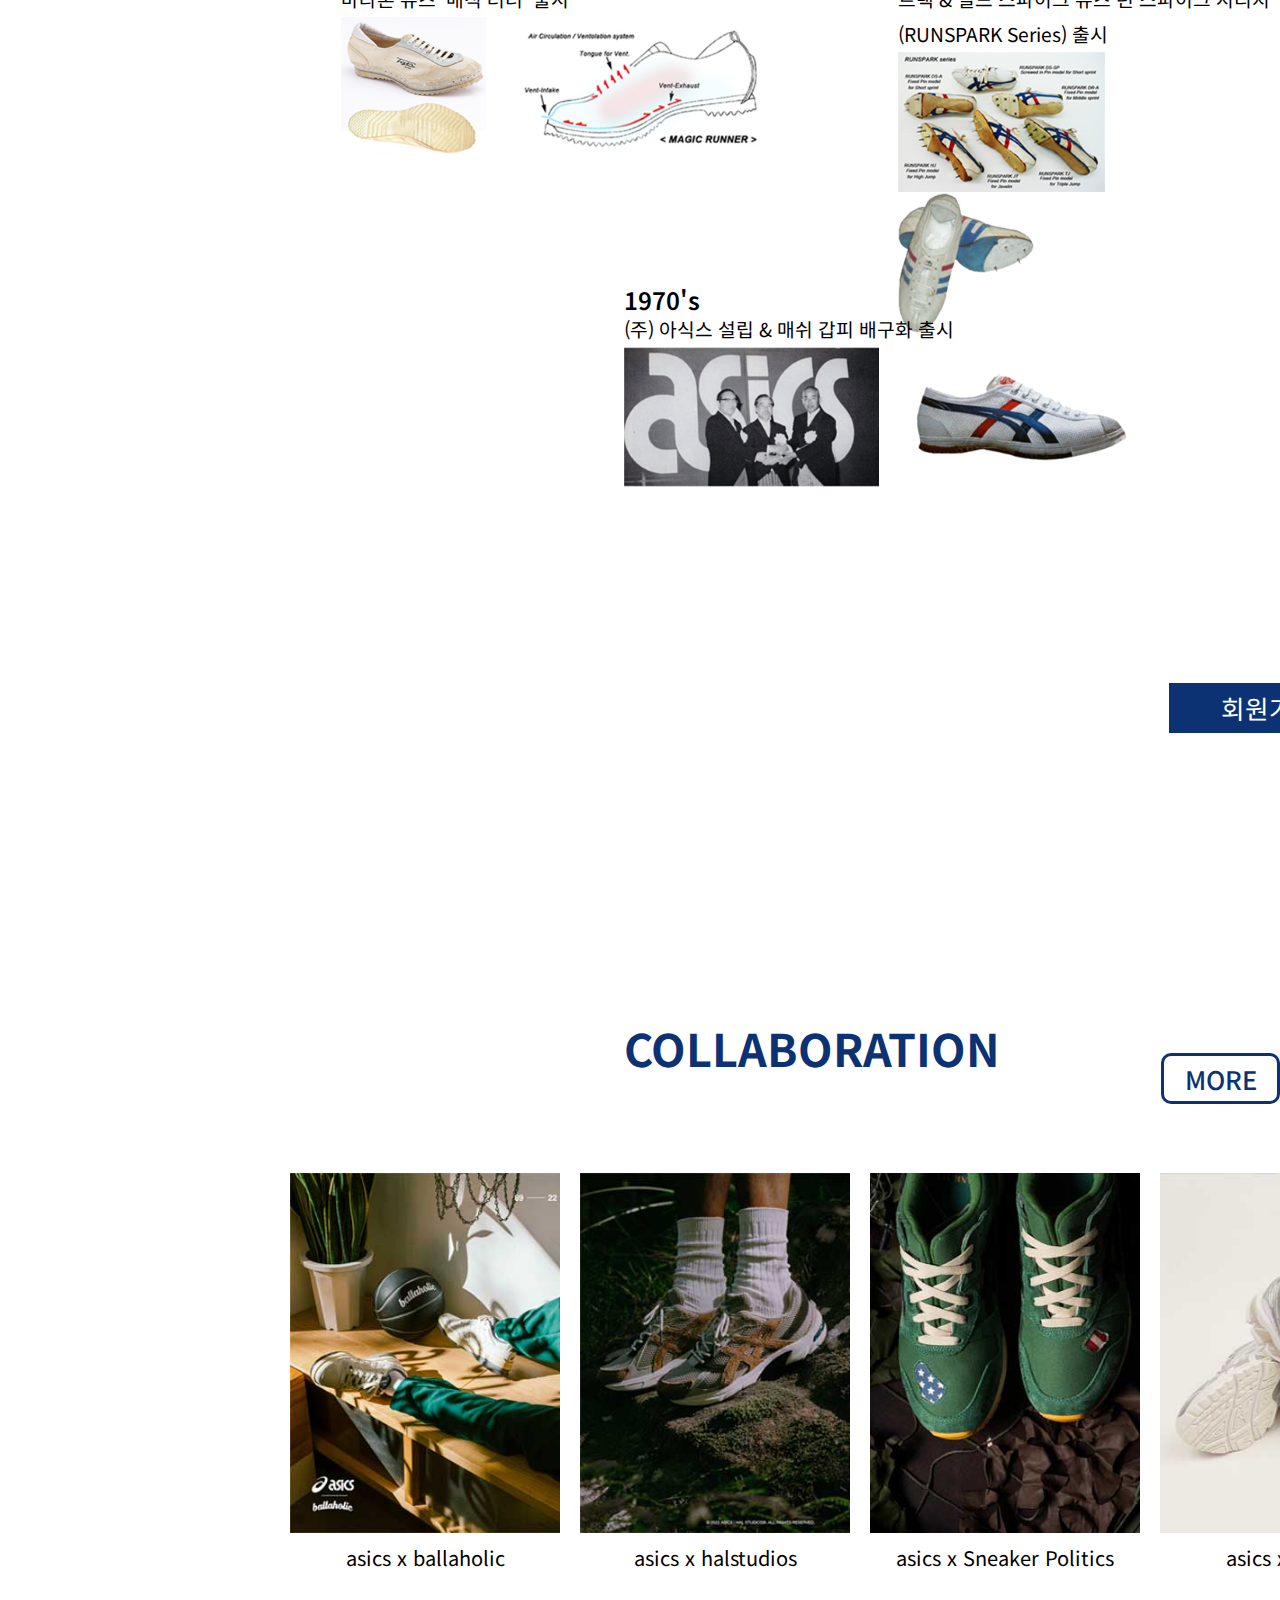
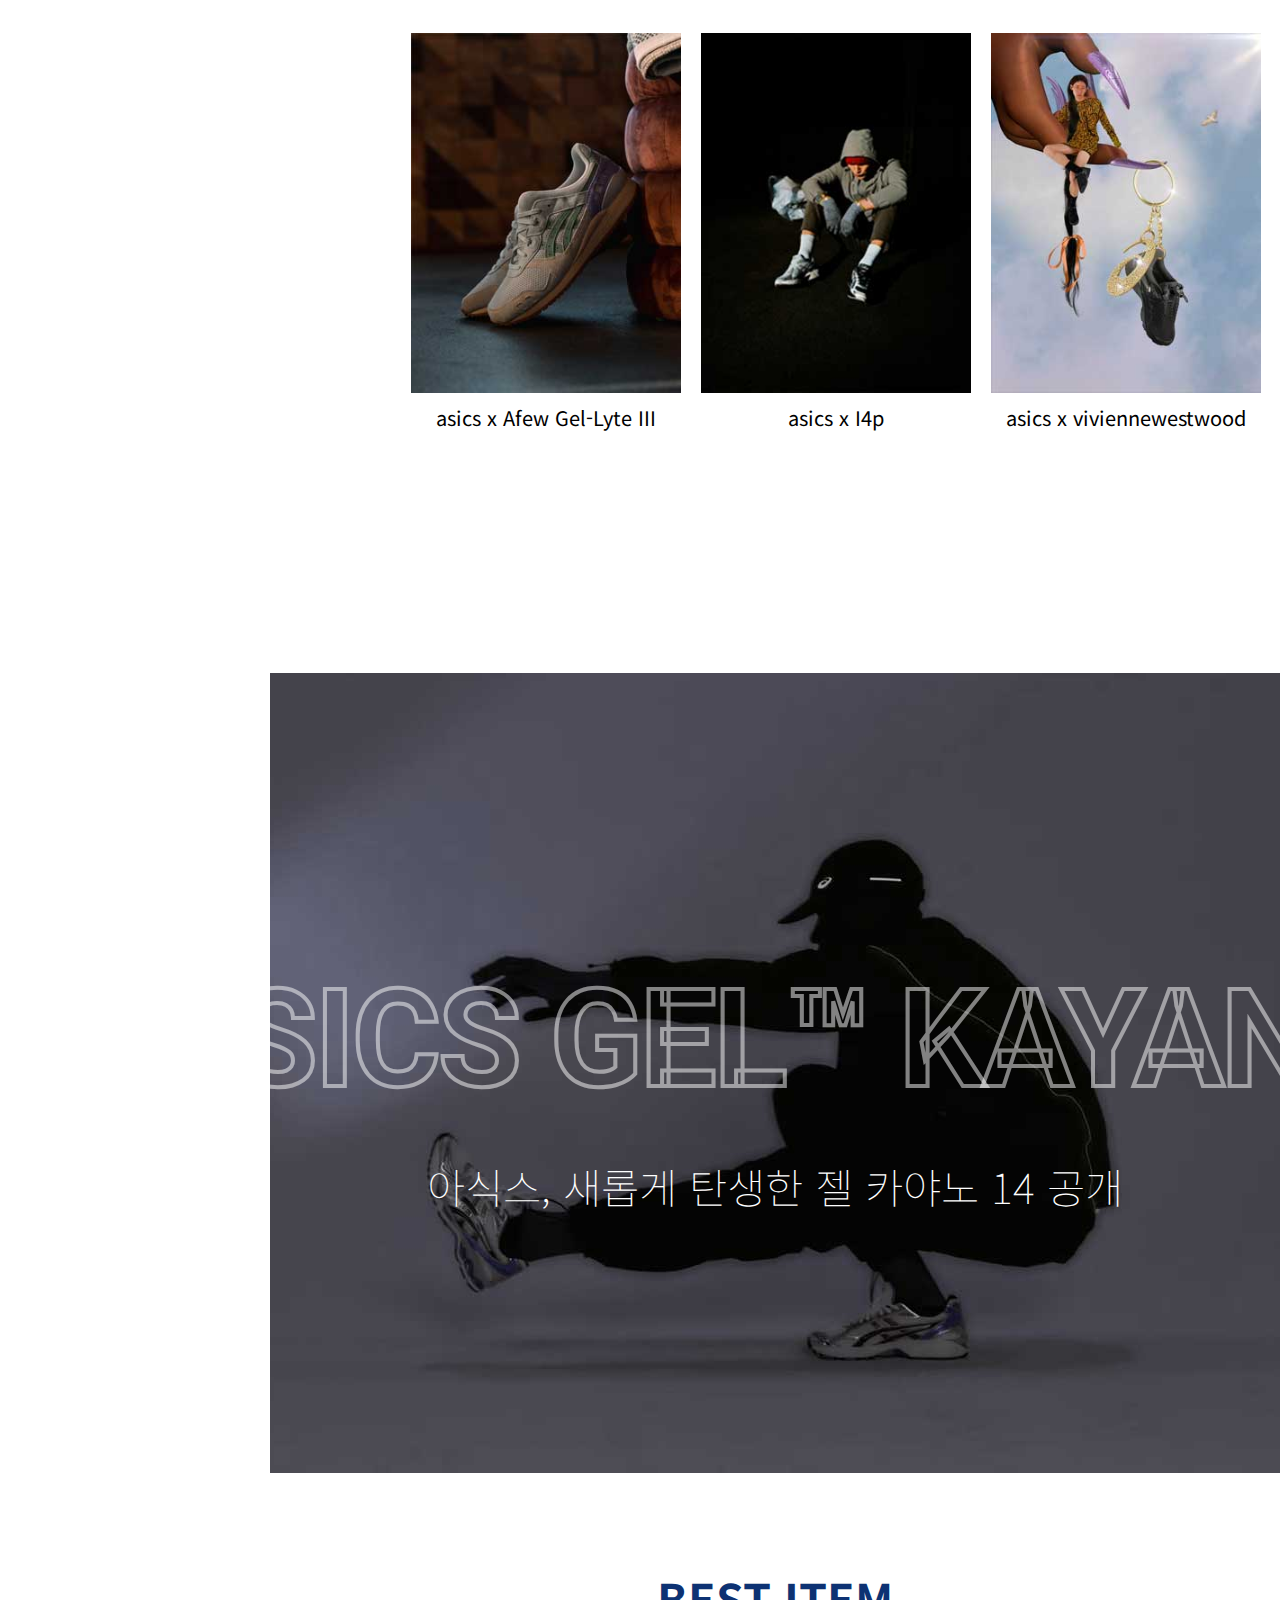
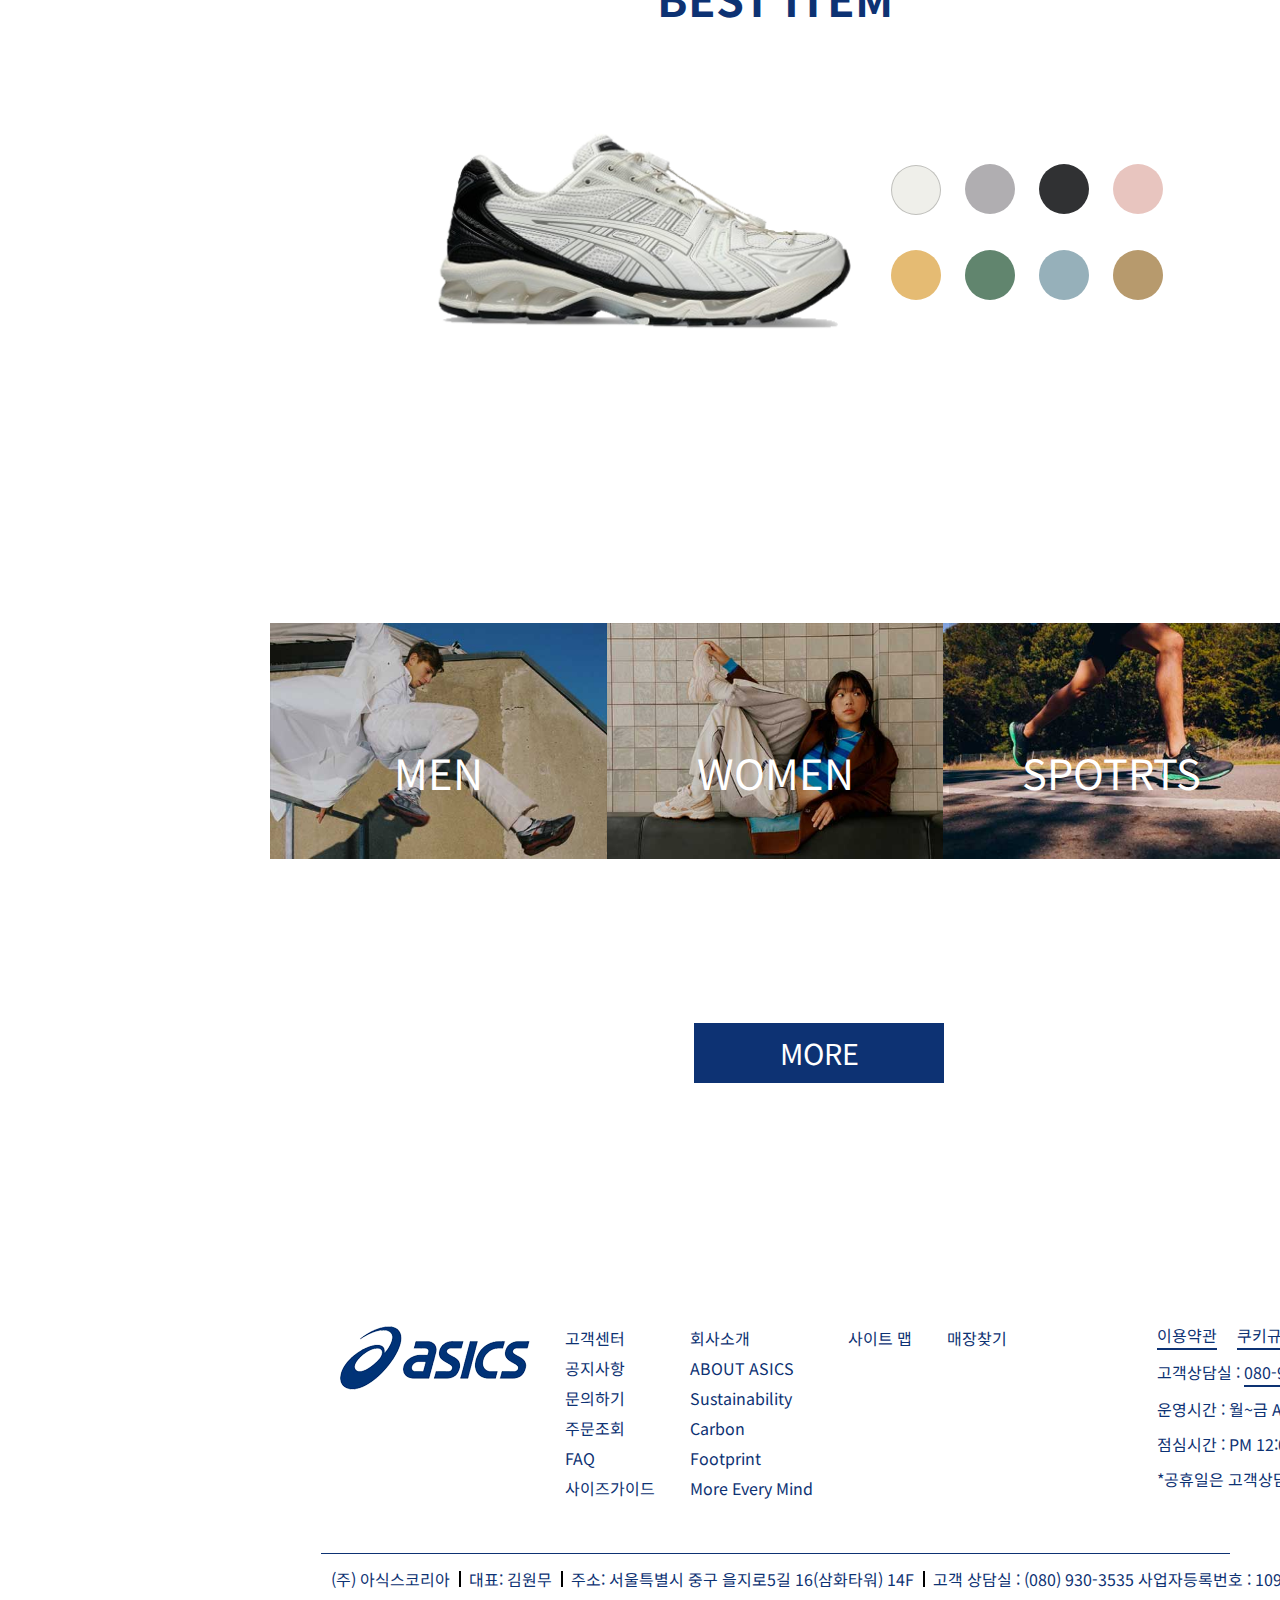
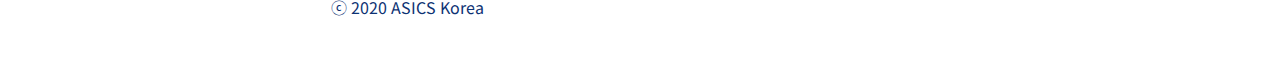
==== commit 27088c4c: "initial commit" ====
--- a/ascis/index.html
+++ b/ascis/index.html
@@ -8,7 +8,7 @@
     <link rel="stylesheet" href="css/style.css">
     <link rel="stylesheet" href="https://cdnjs.cloudflare.com/ajax/libs/font-awesome/5.15.4/css/all.min.css">
     <script src="https://code.jquery.com/jquery-3.6.0.min.js"></script>
-    <script src="js/script.js" type="text/javascript"></script>
+    <script src="js/script.js"></script>
 </head>
 <body>
     <!-- 마우스 커서 아이콘 -->
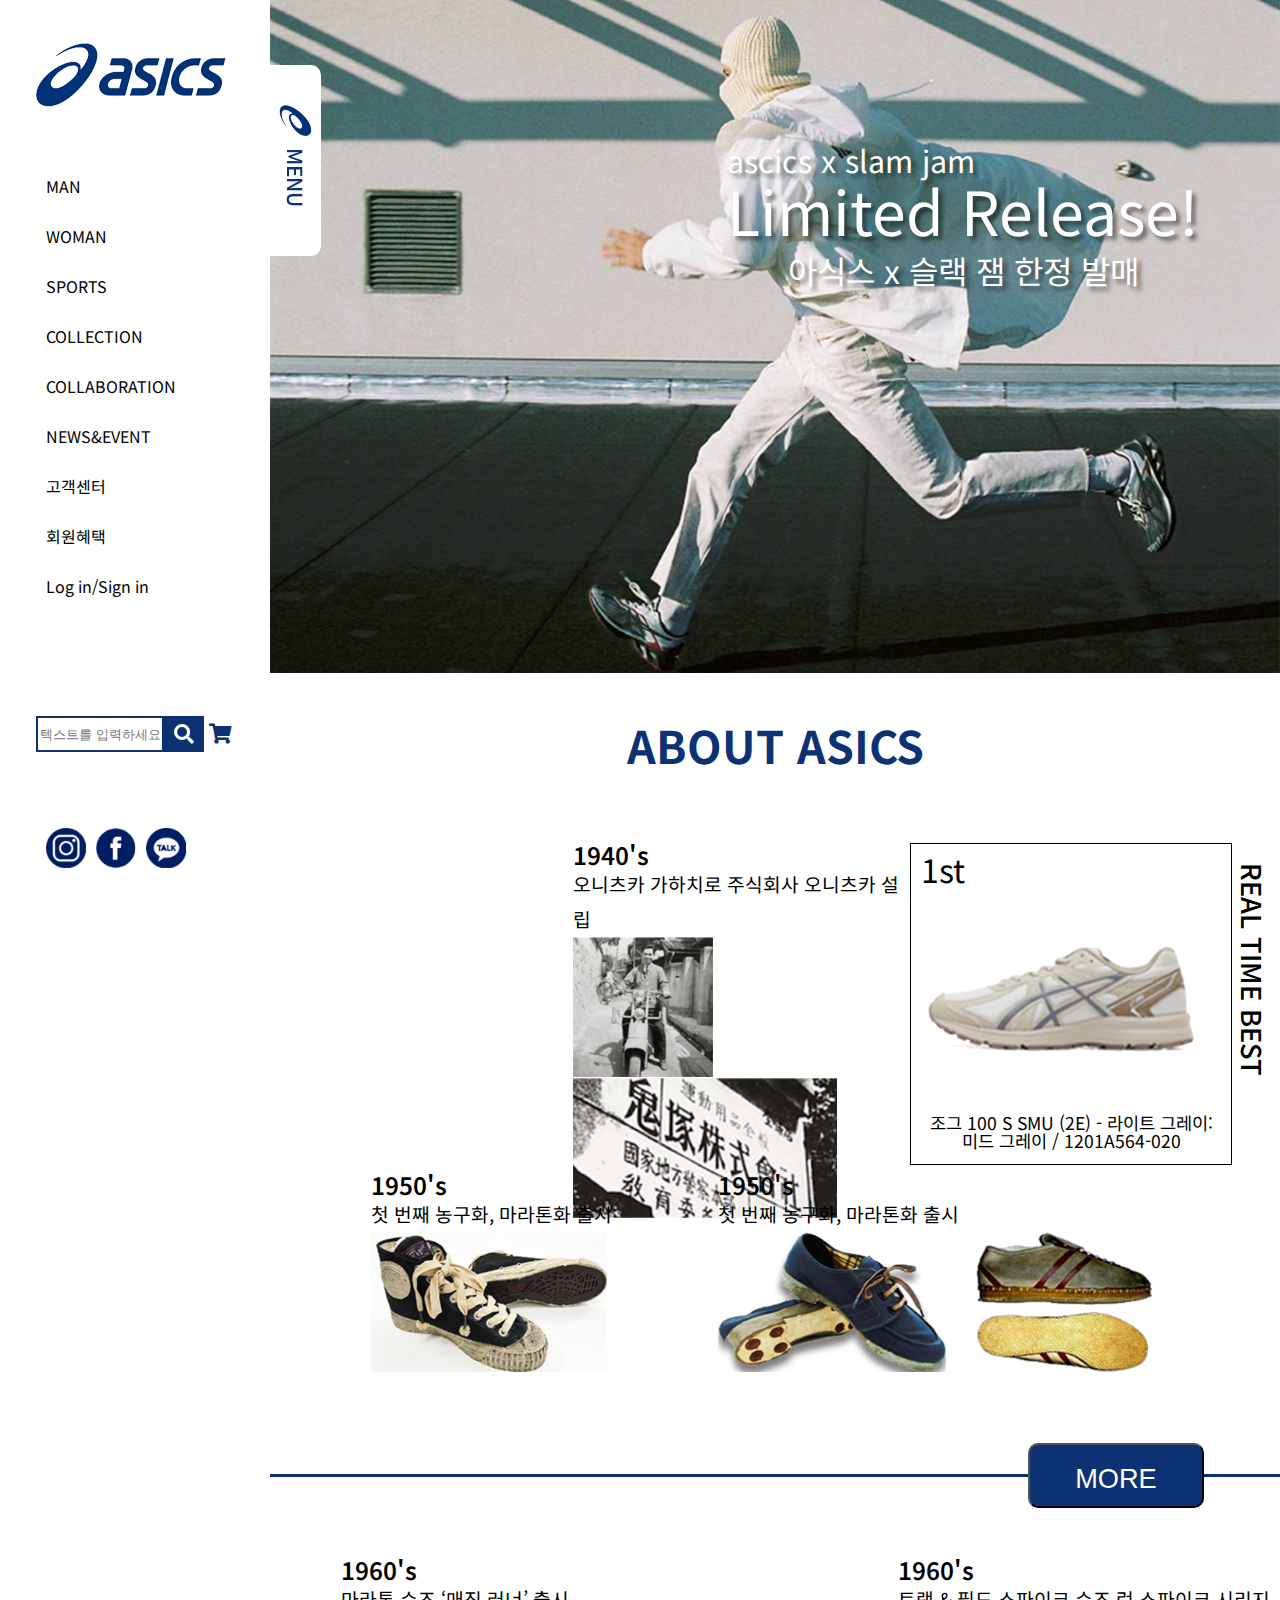
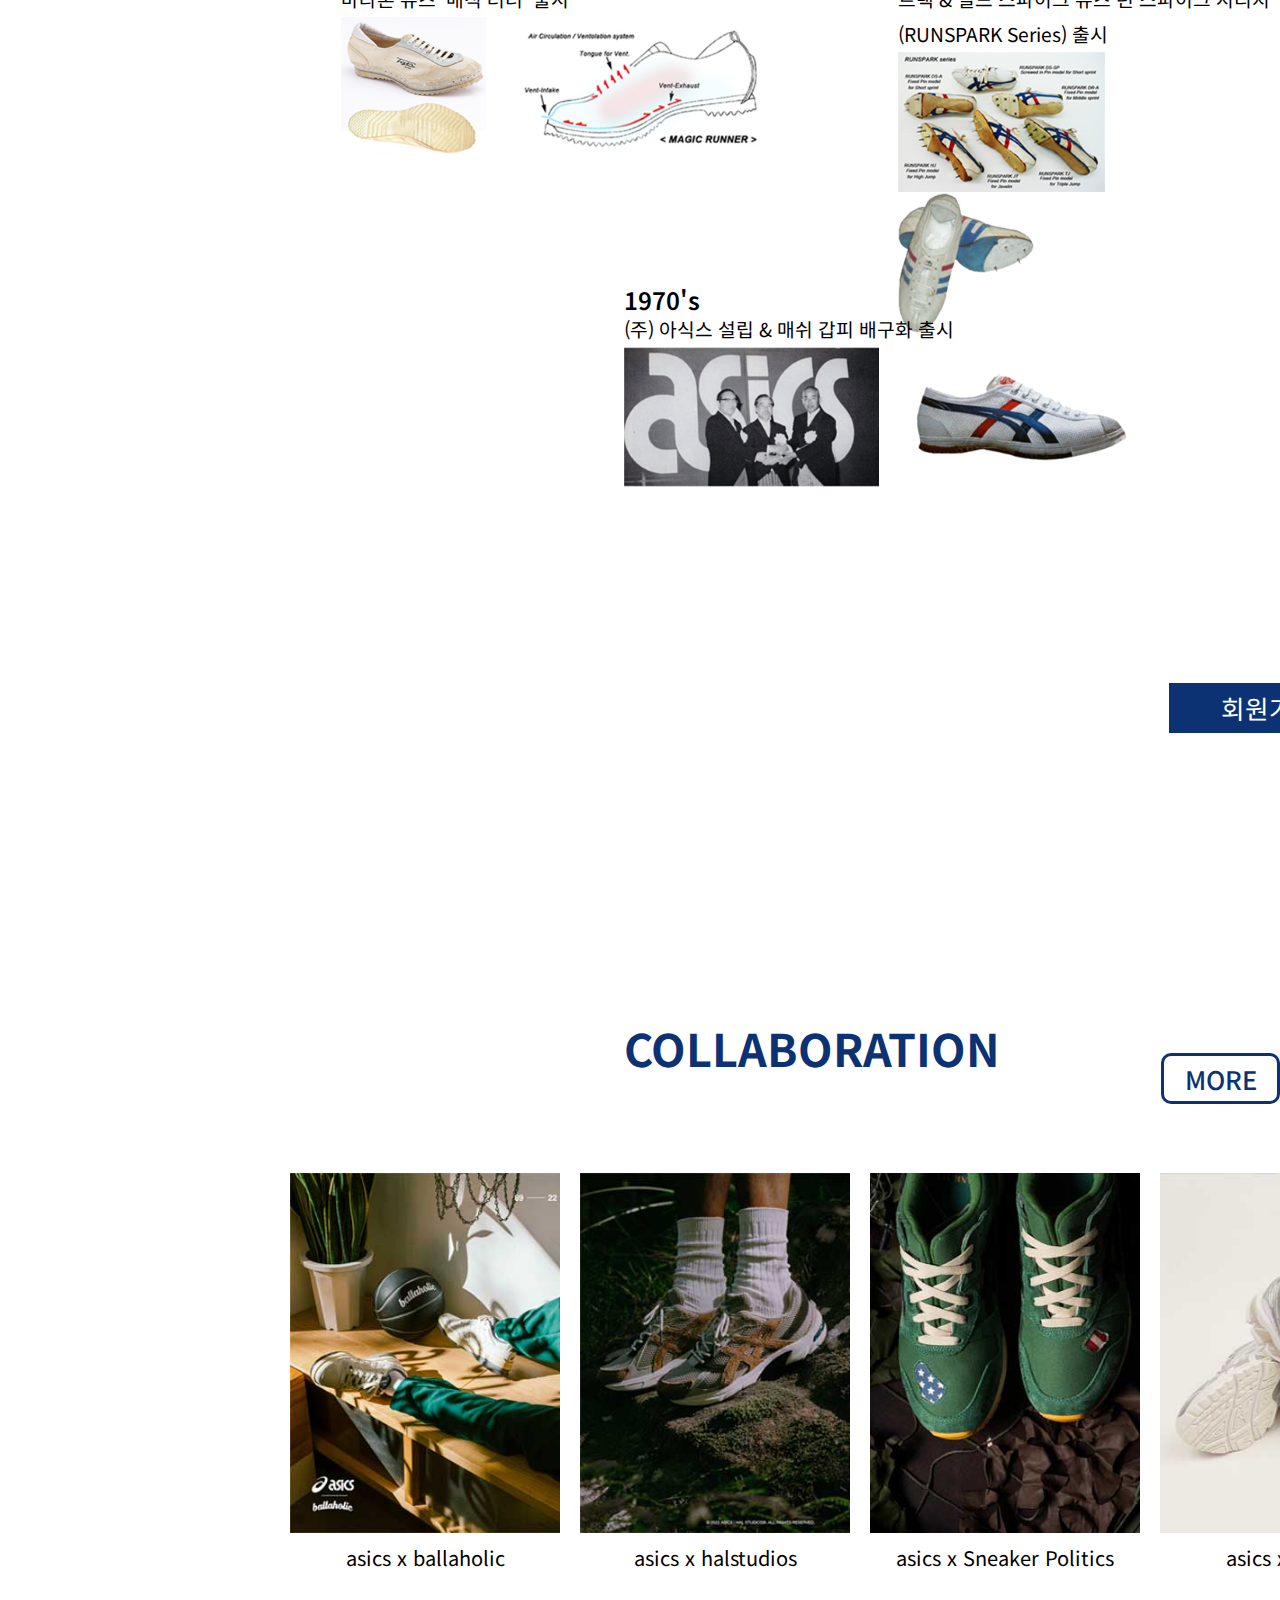
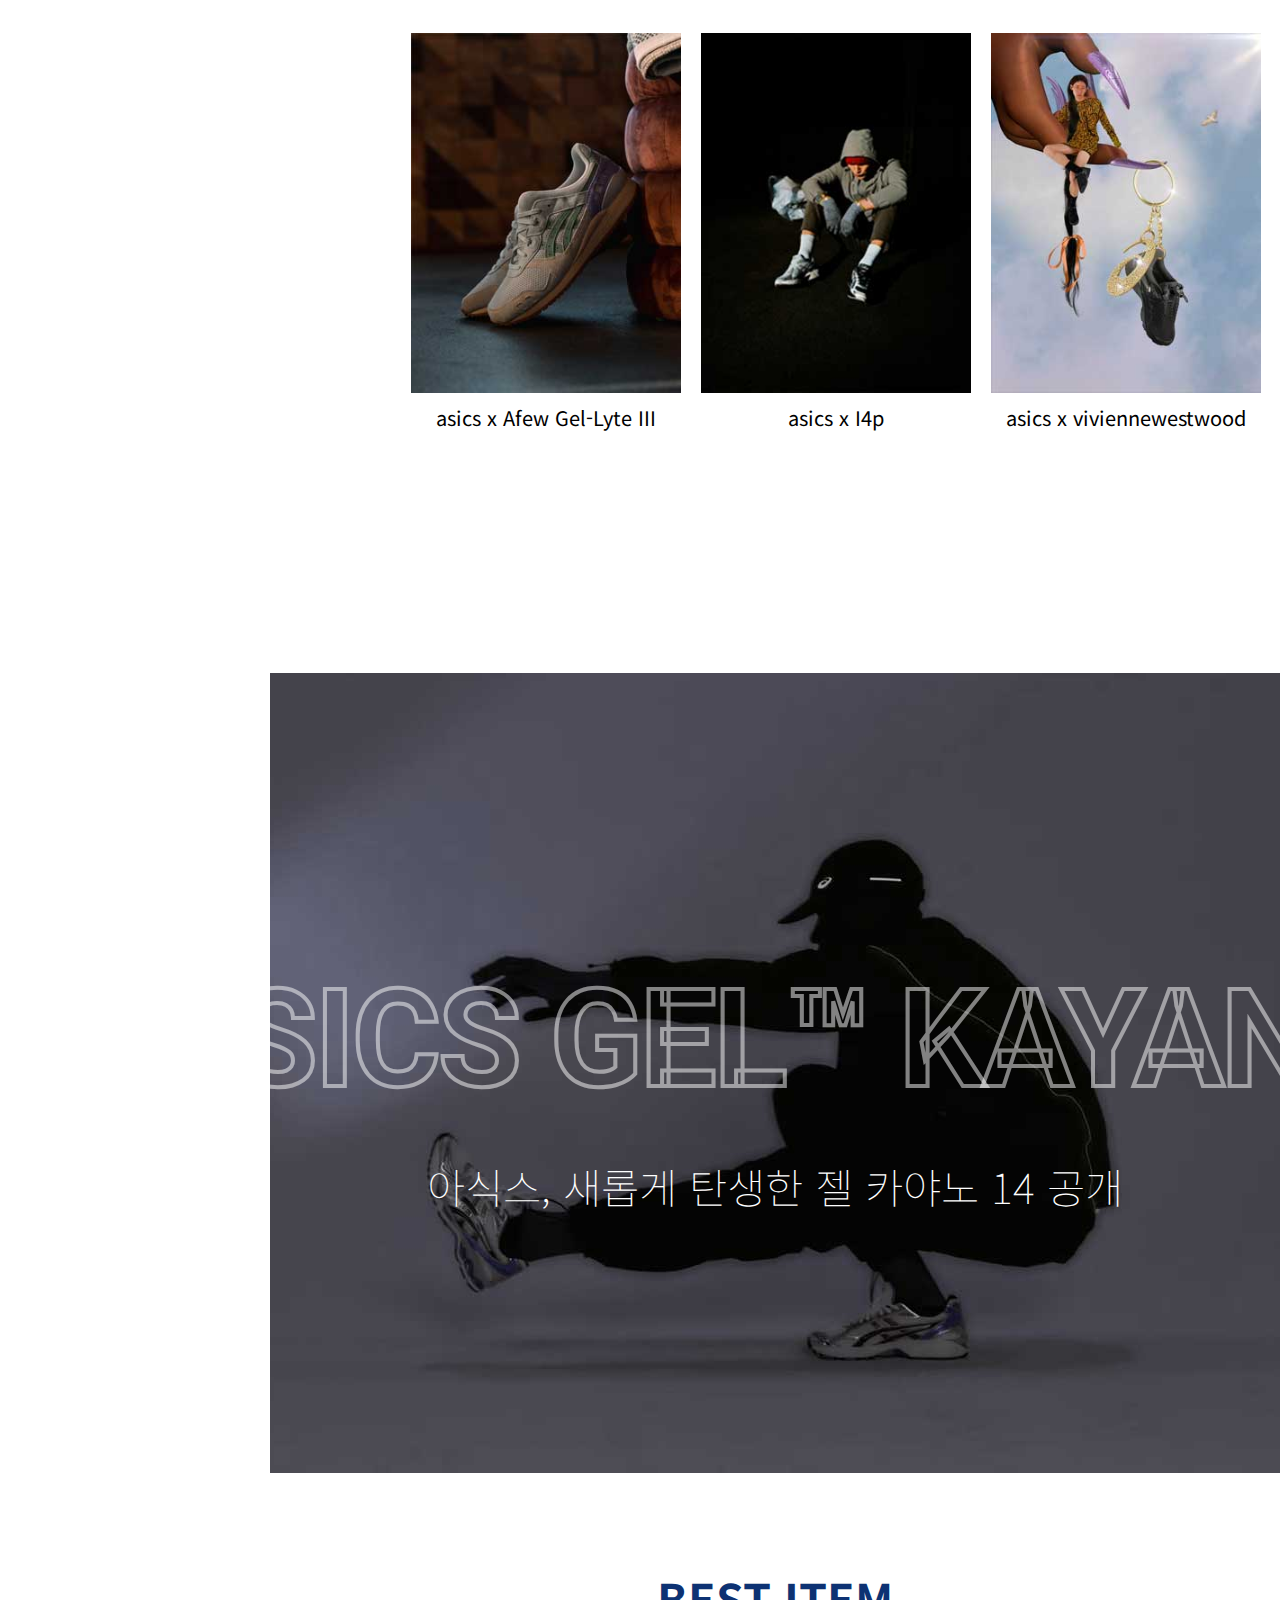
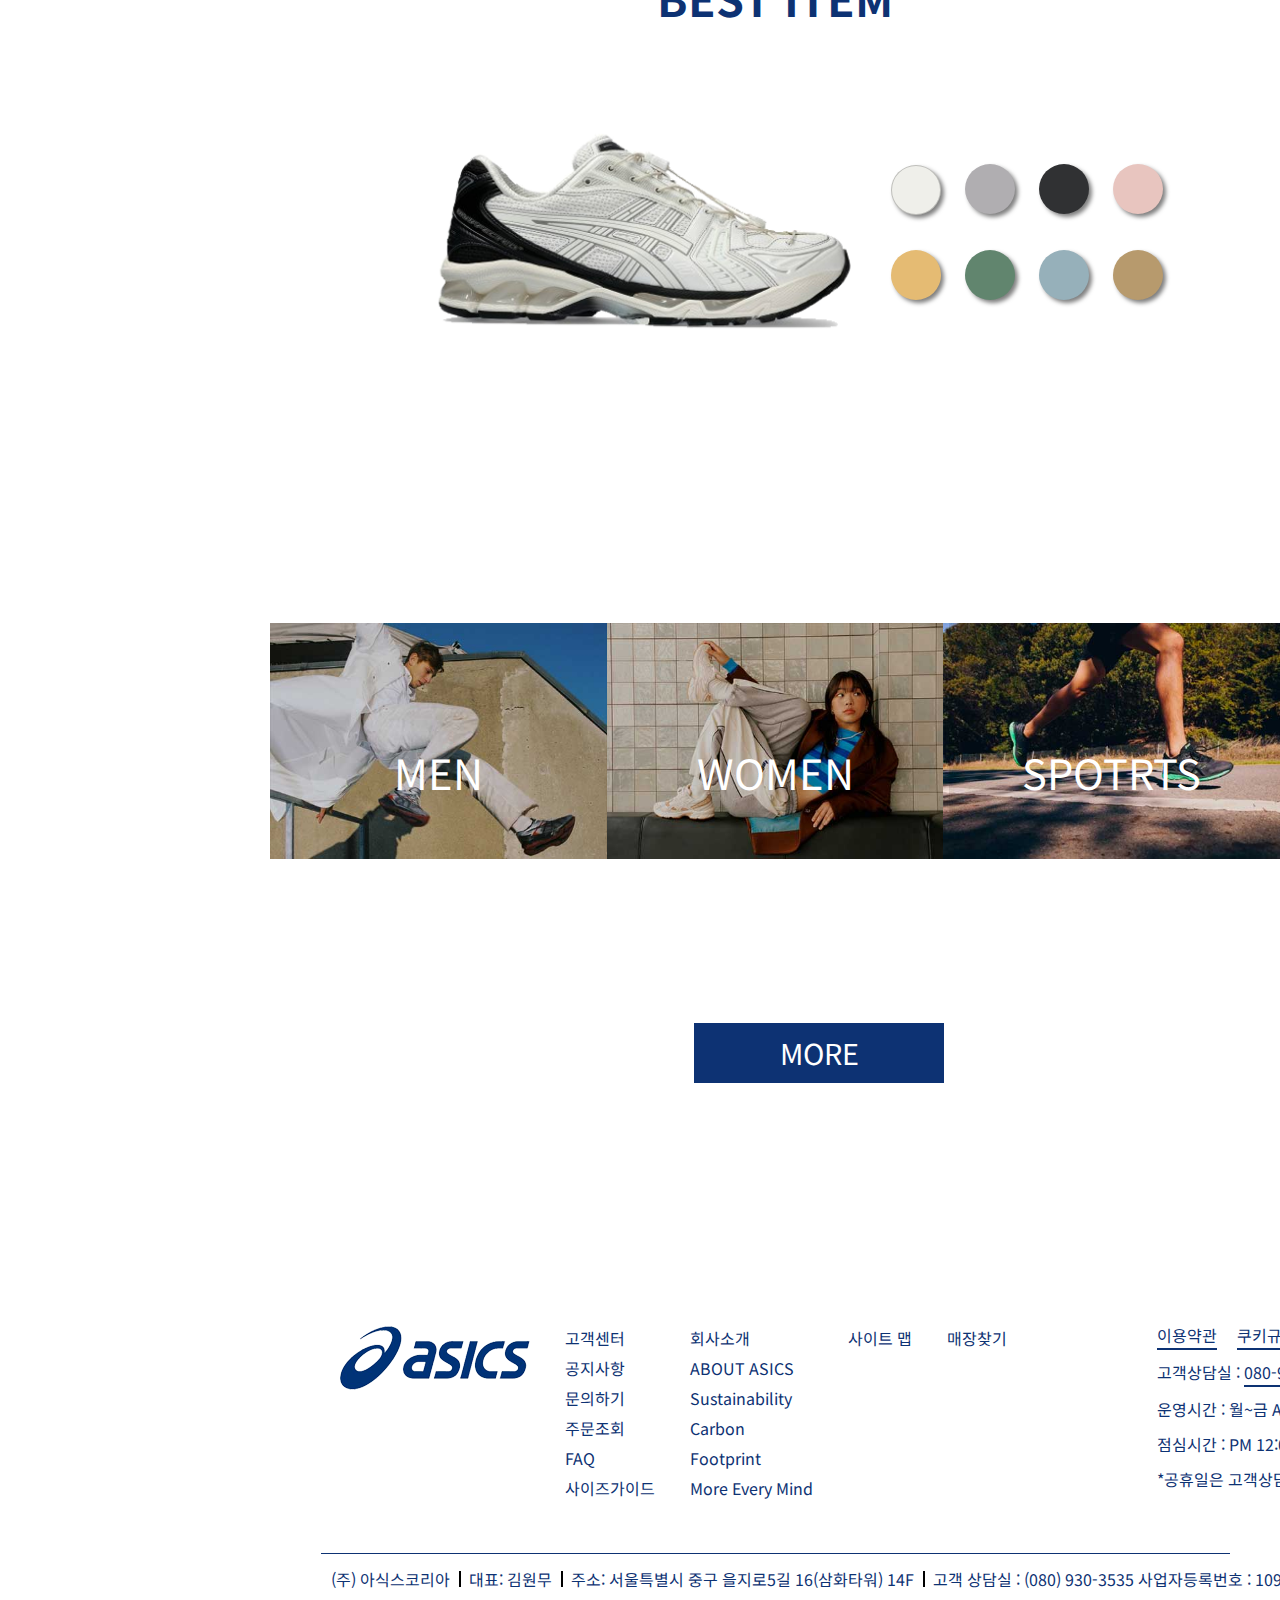
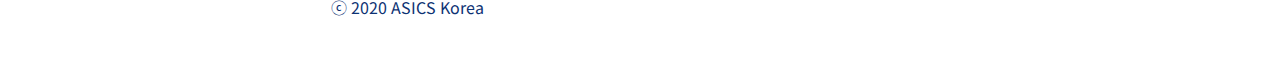
==== commit f5a2d591: "initial commit" ====
--- a/ascis/index.html
+++ b/ascis/index.html
@@ -33,7 +33,7 @@
         </ul>
         <div id="search">
             <div id="search-box">
-                <input type="text" class="search-box" placeholder="텍스트를 입력하세요">
+                <input type="text" id="name" class="search-box" placeholder="텍스트를 입력하세요" autocomplete="off">
                 <button class="zoom">
                     <i class="fas fa-search"></i> <!-- 돋보기 아이콘 -->
                 </button>
@@ -314,7 +314,7 @@
                 <div id="membership-title">
                     <p>ASCIS KOREA MEMBERSHIP</p>
                     <div class="signin-btn">
-                        <a href="#">회원가입</a>
+                        <a href="sub.html">회원가입</a>
                     </div>
                 </div>
                 <div id="membership-txt">
@@ -327,7 +327,7 @@
             <div id="collab-top">
                 <h1>COLLABORATION</h1>
                 <div id="more-btn2">
-                    <a href="#">MORE</a>
+                    <a href="sub.html">MORE</a>
                 </div>
             </div>
             <ul id="collab-list1">
@@ -472,32 +472,32 @@
                 </div>
             </div>
             <div id="more-btn3">
-                <a href="#">MORE</a>
+                <a href="sub.html">MORE</a>
             </div>
         </section>
         <!-- 푸터 영역 -->
         <section id="footer">
             <ul id="footer-wrap">
                 <li id="ft-logo">
-                    <a href="#">
+                    <a href="sub.html">
                         <img src="images/logo.png" alt="아식스 푸터로고">
                     </a>
                 </li>
                 <ul class="menu-list">
-                    <li><a href="#">고객센터</a></li>
-                    <li><a href="#">공지사항</a></li>
-                    <li><a href="#">문의하기</a></li>
-                    <li><a href="#">주문조회</a></li>
-                    <li><a href="#">FAQ</a></li>
-                    <li><a href="#">사이즈가이드</a></li>
+                    <li><a href="sub.html">고객센터</a></li>
+                    <li><a href="sub.html">공지사항</a></li>
+                    <li><a href="sub.html">문의하기</a></li>
+                    <li><a href="sub.html">주문조회</a></li>
+                    <li><a href="sub.html">FAQ</a></li>
+                    <li><a href="sub.html">사이즈가이드</a></li>
                 </ul>
                 <ul class="menu-list">
-                    <li><a href="#">회사소개</a></li>
-                    <li><a href="#">ABOUT ASICS</a></li>
-                    <li><a href="#">Sustainability</a></li>
-                    <li><a href="#">Carbon</a></li>
-                    <li><a href="#">Footprint</a></li>
-                    <li><a href="#">More Every Mind</a></li>
+                    <li><a href="sub.html">회사소개</a></li>
+                    <li><a href="sub.html">ABOUT ASICS</a></li>
+                    <li><a href="sub.html">Sustainability</a></li>
+                    <li><a href="sub.html">Carbon</a></li>
+                    <li><a href="sub.html">Footprint</a></li>
+                    <li><a href="sub.html">More Every Mind</a></li>
                 </ul>
                 <li class="menu-list">사이트 맵</li>
                 <li class="menu-list">매장찾기</li>
@@ -505,9 +505,9 @@
                 </li> -->
                 <ul id="ft-info">
                     <ul class="info-list">
-                        <li><a href="#">이용약관</a></li>
-                        <li><a href="#">쿠키규정</a></li>
-                        <li><a href="#">아식스코리아 개인정보처리방침</a></li>
+                        <li><a href="sub.html">이용약관</a></li>
+                        <li><a href="sub.html">쿠키규정</a></li>
+                        <li><a href="sub.html">아식스코리아 개인정보처리방침</a></li>
                     </ul>
                     <li class="info-list">고객상담실 :&nbsp;<span>080-929-3535</span> <span>080-940-3535</span></li>
                     <li class="info-list">운영시간 : 월~금 AM 10:00 ~ PM 17:00</li>
@@ -523,7 +523,7 @@
                     <li>고객 상담실 : (080) 930-3535 사업자등록번호 : 109-86-10809</li>
                     <li class="first">통신판매신고번호 : 2018-서울중구-0740</li>
                     <li>E-mail : customercare-kr@asics.com</li>
-                    <li><a href="#">사업자 정보 확인</a></li> <br>
+                    <li><a href="sub.html">사업자 정보 확인</a></li> <br>
                     <li class="first">ⓒ 2020 ASICS Korea</li>
                 </ul>
             </div>
--- a/ascis/css/style.css
+++ b/ascis/css/style.css
@@ -704,6 +704,7 @@
 .button-wrap > button {
     margin-right: 20px;
     cursor: pointer;
+    box-shadow: 3px 3px 4px rgba(0,0,0,0.5);
 }
 .circle1 {
     width: 50px; height: 50px;
